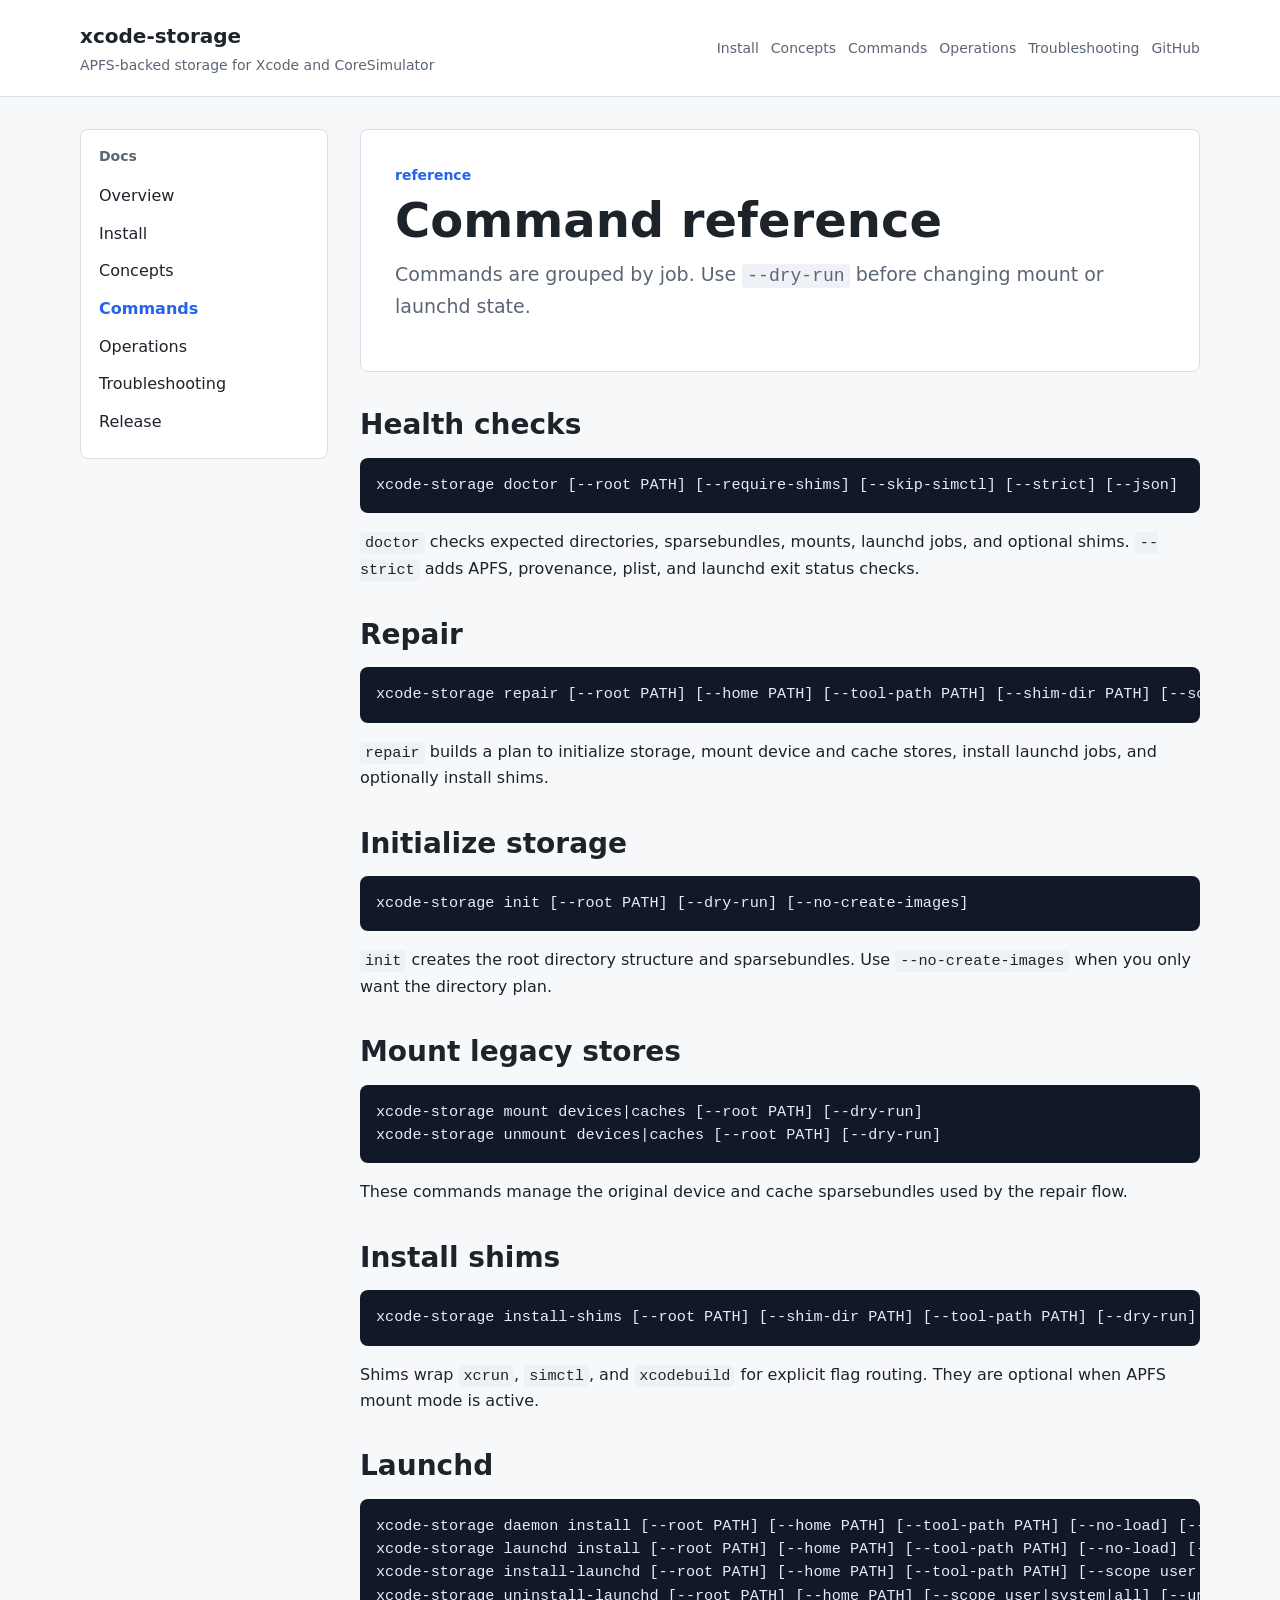
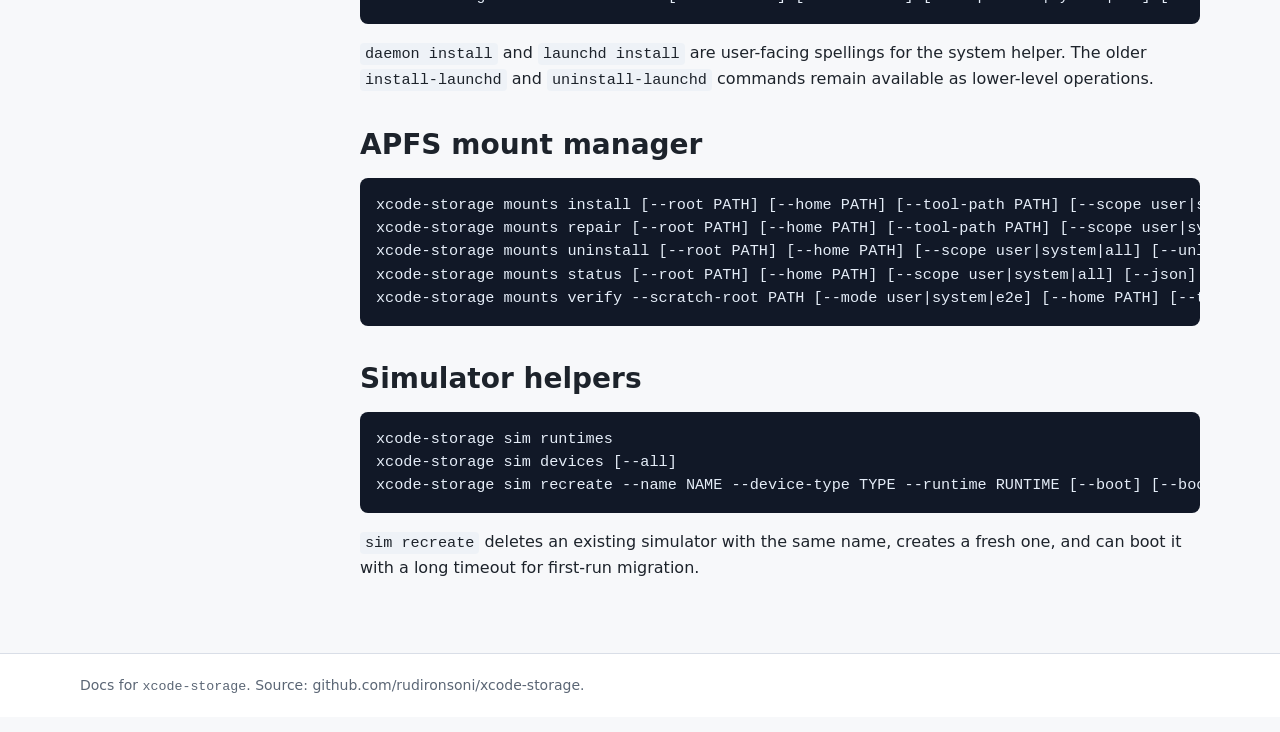
==== docs/commands.html @ e4730463 "docs: add GitHub Pages documentation" ====
<!doctype html>
<html lang="en">
  <head>
    <meta charset="utf-8">
    <meta name="viewport" content="width=device-width, initial-scale=1">
    <title>xcode-storage command reference</title>
    <meta name="description" content="Command reference for installed xcode-storage users.">
    <link rel="stylesheet" href="assets/styles.css">
  </head>
  <body>
    <header class="site-header">
      <div class="header-inner">
        <a class="brand" href="index.html">
          <strong>xcode-storage</strong>
          <span>APFS-backed storage for Xcode and CoreSimulator</span>
        </a>
        <nav class="top-nav" aria-label="Primary">
          <a href="install.html">Install</a>
          <a href="concepts.html">Concepts</a>
          <a href="commands.html">Commands</a>
          <a href="operations.html">Operations</a>
          <a href="troubleshooting.html">Troubleshooting</a>
          <a href="https://github.com/rudironsoni/xcode-storage">GitHub</a>
        </nav>
      </div>
    </header>

    <main class="layout">
      <aside class="sidebar">
        <h2>Docs</h2>
        <a href="index.html">Overview</a>
        <a href="install.html">Install</a>
        <a href="concepts.html">Concepts</a>
        <a aria-current="page" href="commands.html">Commands</a>
        <a href="operations.html">Operations</a>
        <a href="troubleshooting.html">Troubleshooting</a>
        <a href="release.html">Release</a>
      </aside>

      <section class="content">
        <div class="hero">
          <p class="eyebrow">reference</p>
          <h1>Command reference</h1>
          <p class="lead">
            Commands are grouped by job. Use <code>--dry-run</code> before changing mount or launchd state.
          </p>
        </div>

        <h2>Health checks</h2>
        <pre><code>xcode-storage doctor [--root PATH] [--require-shims] [--skip-simctl] [--strict] [--json]</code></pre>
        <p>
          <code>doctor</code> checks expected directories, sparsebundles, mounts, launchd jobs, and optional shims. <code>--strict</code> adds APFS, provenance, plist, and launchd exit status checks.
        </p>

        <h2>Repair</h2>
        <pre><code>xcode-storage repair [--root PATH] [--home PATH] [--tool-path PATH] [--shim-dir PATH] [--scope user|system|all] [--install-shims] [--load] [--dry-run]</code></pre>
        <p>
          <code>repair</code> builds a plan to initialize storage, mount device and cache stores, install launchd jobs, and optionally install shims.
        </p>

        <h2>Initialize storage</h2>
        <pre><code>xcode-storage init [--root PATH] [--dry-run] [--no-create-images]</code></pre>
        <p>
          <code>init</code> creates the root directory structure and sparsebundles. Use <code>--no-create-images</code> when you only want the directory plan.
        </p>

        <h2>Mount legacy stores</h2>
        <pre><code>xcode-storage mount devices|caches [--root PATH] [--dry-run]
xcode-storage unmount devices|caches [--root PATH] [--dry-run]</code></pre>
        <p>
          These commands manage the original device and cache sparsebundles used by the repair flow.
        </p>

        <h2>Install shims</h2>
        <pre><code>xcode-storage install-shims [--root PATH] [--shim-dir PATH] [--tool-path PATH] [--dry-run]</code></pre>
        <p>
          Shims wrap <code>xcrun</code>, <code>simctl</code>, and <code>xcodebuild</code> for explicit flag routing. They are optional when APFS mount mode is active.
        </p>

        <h2>Launchd</h2>
        <pre><code>xcode-storage daemon install [--root PATH] [--home PATH] [--tool-path PATH] [--no-load] [--dry-run]
xcode-storage launchd install [--root PATH] [--home PATH] [--tool-path PATH] [--no-load] [--dry-run]
xcode-storage install-launchd [--root PATH] [--home PATH] [--tool-path PATH] [--scope user|system|all] [--load] [--dry-run]
xcode-storage uninstall-launchd [--root PATH] [--home PATH] [--scope user|system|all] [--unload] [--dry-run]</code></pre>
        <p>
          <code>daemon install</code> and <code>launchd install</code> are user-facing spellings for the system helper. The older <code>install-launchd</code> and <code>uninstall-launchd</code> commands remain available as lower-level operations.
        </p>

        <h2>APFS mount manager</h2>
        <pre><code>xcode-storage mounts install [--root PATH] [--home PATH] [--tool-path PATH] [--scope user|system|all] [--load] [--dry-run]
xcode-storage mounts repair [--root PATH] [--home PATH] [--tool-path PATH] [--scope user|system|all] [--load] [--dry-run]
xcode-storage mounts uninstall [--root PATH] [--home PATH] [--scope user|system|all] [--unload] [--dry-run]
xcode-storage mounts status [--root PATH] [--home PATH] [--scope user|system|all] [--json]
xcode-storage mounts verify --scratch-root PATH [--mode user|system|e2e] [--home PATH] [--tool-path PATH] [--runtime ID] [--device-type ID] [--keep-artifacts] [--allow-system] [--allow-sim-delete]</code></pre>

        <h2>Simulator helpers</h2>
        <pre><code>xcode-storage sim runtimes
xcode-storage sim devices [--all]
xcode-storage sim recreate --name NAME --device-type TYPE --runtime RUNTIME [--boot] [--boot-timeout SECONDS]</code></pre>
        <p>
          <code>sim recreate</code> deletes an existing simulator with the same name, creates a fresh one, and can boot it with a long timeout for first-run migration.
        </p>
      </section>
    </main>

    <footer class="site-footer">
      <div class="footer-inner">
        Docs for <code>xcode-storage</code>. Source: github.com/rudironsoni/xcode-storage.
      </div>
    </footer>
  </body>
</html>
---- docs/assets/styles.css ----
:root {
  color-scheme: light;
  --bg: #f7f8fa;
  --panel: #ffffff;
  --text: #1d232b;
  --muted: #5b6675;
  --line: #d9dee7;
  --accent: #2563eb;
  --accent-strong: #1749b4;
  --code-bg: #111827;
  --code-text: #e5edf8;
  --warn-bg: #fff7ed;
  --warn-line: #fdba74;
}

* {
  box-sizing: border-box;
}

html {
  scroll-behavior: smooth;
}

body {
  margin: 0;
  background: var(--bg);
  color: var(--text);
  font-family: ui-sans-serif, system-ui, -apple-system, BlinkMacSystemFont, "Segoe UI", sans-serif;
  font-size: 16px;
  line-height: 1.6;
}

a {
  color: var(--accent);
}

a:hover {
  color: var(--accent-strong);
}

.site-header {
  background: var(--panel);
  border-bottom: 1px solid var(--line);
}

.header-inner {
  max-width: 1160px;
  margin: 0 auto;
  padding: 20px;
  display: flex;
  align-items: center;
  justify-content: space-between;
  gap: 16px;
}

.brand {
  display: flex;
  flex-direction: column;
  gap: 2px;
  text-decoration: none;
  color: var(--text);
}

.brand strong {
  font-size: 20px;
  letter-spacing: 0;
}

.brand span {
  color: var(--muted);
  font-size: 14px;
}

.top-nav {
  display: flex;
  flex-wrap: wrap;
  gap: 12px;
  justify-content: flex-end;
}

.top-nav a {
  color: var(--muted);
  text-decoration: none;
  font-size: 14px;
}

.top-nav a:hover {
  color: var(--text);
}

.layout {
  max-width: 1160px;
  margin: 0 auto;
  padding: 32px 20px 56px;
  display: grid;
  grid-template-columns: 248px minmax(0, 1fr);
  gap: 32px;
}

.sidebar {
  align-self: start;
  position: sticky;
  top: 16px;
  padding: 18px;
  background: var(--panel);
  border: 1px solid var(--line);
  border-radius: 8px;
}

.sidebar h2 {
  margin: 0 0 12px;
  font-size: 14px;
  color: var(--muted);
  font-weight: 700;
}

.sidebar a {
  display: block;
  padding: 6px 0;
  text-decoration: none;
  color: var(--text);
}

.sidebar a[aria-current="page"] {
  color: var(--accent);
  font-weight: 700;
}

.content {
  min-width: 0;
}

.hero {
  background: var(--panel);
  border: 1px solid var(--line);
  border-radius: 8px;
  padding: 34px;
  margin-bottom: 24px;
}

.eyebrow {
  margin: 0 0 8px;
  color: var(--accent);
  font-weight: 700;
  font-size: 14px;
}

h1 {
  margin: 0 0 14px;
  font-size: 48px;
  line-height: 1.05;
  letter-spacing: 0;
}

h2 {
  margin: 36px 0 12px;
  font-size: 28px;
  line-height: 1.2;
  letter-spacing: 0;
}

h3 {
  margin: 28px 0 10px;
  font-size: 20px;
  line-height: 1.25;
  letter-spacing: 0;
}

p {
  margin: 0 0 16px;
}

ul,
ol {
  margin: 0 0 18px;
  padding-left: 24px;
}

li {
  margin: 6px 0;
}

.lead {
  font-size: 19px;
  color: var(--muted);
  max-width: 760px;
}

.actions {
  display: flex;
  flex-wrap: wrap;
  gap: 12px;
  margin-top: 22px;
}

.button {
  display: inline-flex;
  align-items: center;
  justify-content: center;
  min-height: 40px;
  padding: 8px 14px;
  border-radius: 6px;
  border: 1px solid var(--accent);
  background: var(--accent);
  color: #fff;
  text-decoration: none;
  font-weight: 700;
}

.button.secondary {
  background: transparent;
  color: var(--accent);
}

.grid {
  display: grid;
  grid-template-columns: repeat(2, minmax(0, 1fr));
  gap: 16px;
  margin: 18px 0 26px;
}

.card {
  background: var(--panel);
  border: 1px solid var(--line);
  border-radius: 8px;
  padding: 20px;
}

.card h3 {
  margin-top: 0;
}

.note,
.warning {
  border-radius: 8px;
  padding: 16px 18px;
  margin: 20px 0;
  border: 1px solid var(--line);
  background: var(--panel);
}

.warning {
  background: var(--warn-bg);
  border-color: var(--warn-line);
}

code {
  font-family: ui-monospace, SFMono-Regular, Menlo, Consolas, "Liberation Mono", monospace;
  font-size: 0.95em;
}

p code,
li code,
td code {
  background: #eef2f7;
  padding: 2px 5px;
  border-radius: 4px;
}

pre {
  overflow-x: auto;
  padding: 16px;
  border-radius: 8px;
  background: var(--code-bg);
  color: var(--code-text);
  line-height: 1.45;
}

pre code {
  color: inherit;
  background: transparent;
  padding: 0;
}

table {
  width: 100%;
  border-collapse: collapse;
  margin: 18px 0 26px;
  background: var(--panel);
  border: 1px solid var(--line);
}

th,
td {
  text-align: left;
  vertical-align: top;
  padding: 10px 12px;
  border-bottom: 1px solid var(--line);
}

th {
  background: #eef2f7;
}

.site-footer {
  border-top: 1px solid var(--line);
  background: var(--panel);
}

.footer-inner {
  max-width: 1160px;
  margin: 0 auto;
  padding: 20px;
  color: var(--muted);
  font-size: 14px;
}

@media (max-width: 820px) {
  .header-inner {
    align-items: flex-start;
    flex-direction: column;
  }

  .top-nav {
    justify-content: flex-start;
  }

  .layout {
    display: block;
    padding-top: 20px;
  }

  .sidebar {
    position: static;
    margin-bottom: 22px;
  }

  .hero {
    padding: 24px;
  }

  h1 {
    font-size: 34px;
  }

  .grid {
    grid-template-columns: 1fr;
  }
}
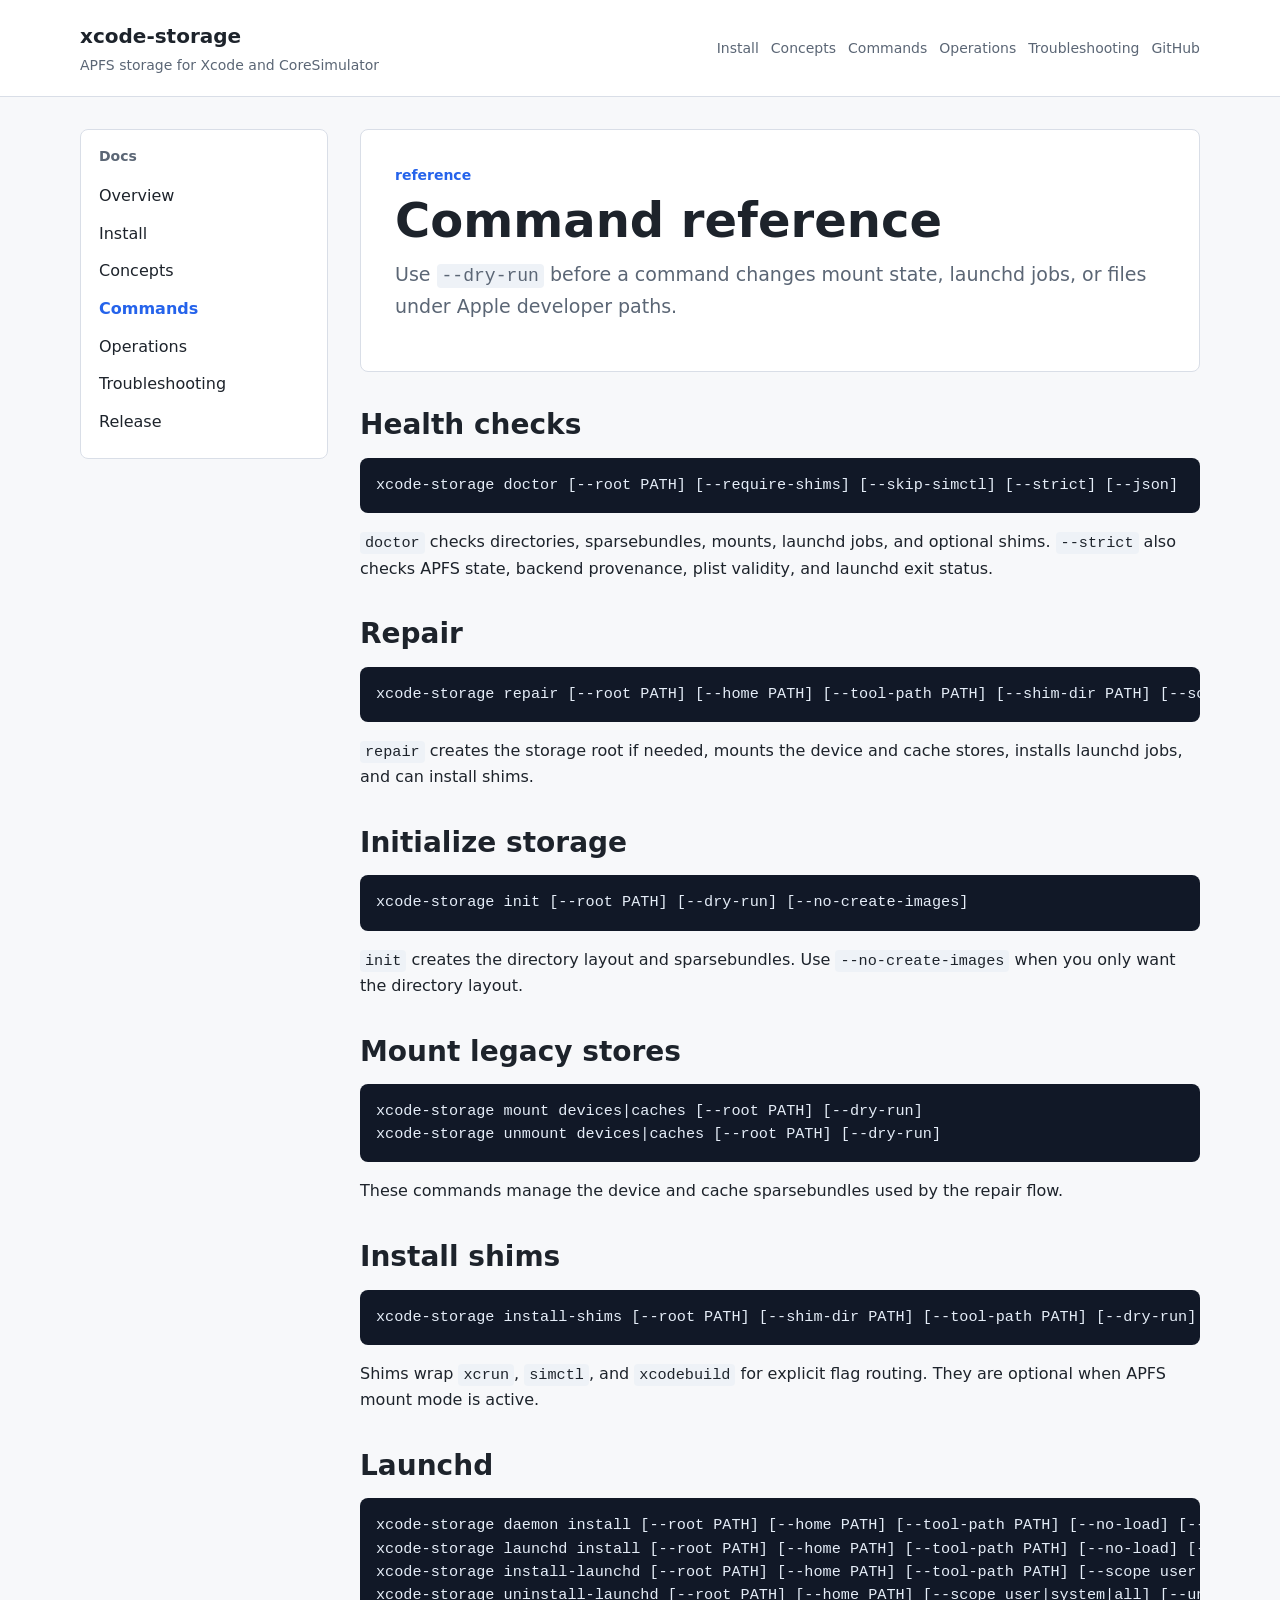
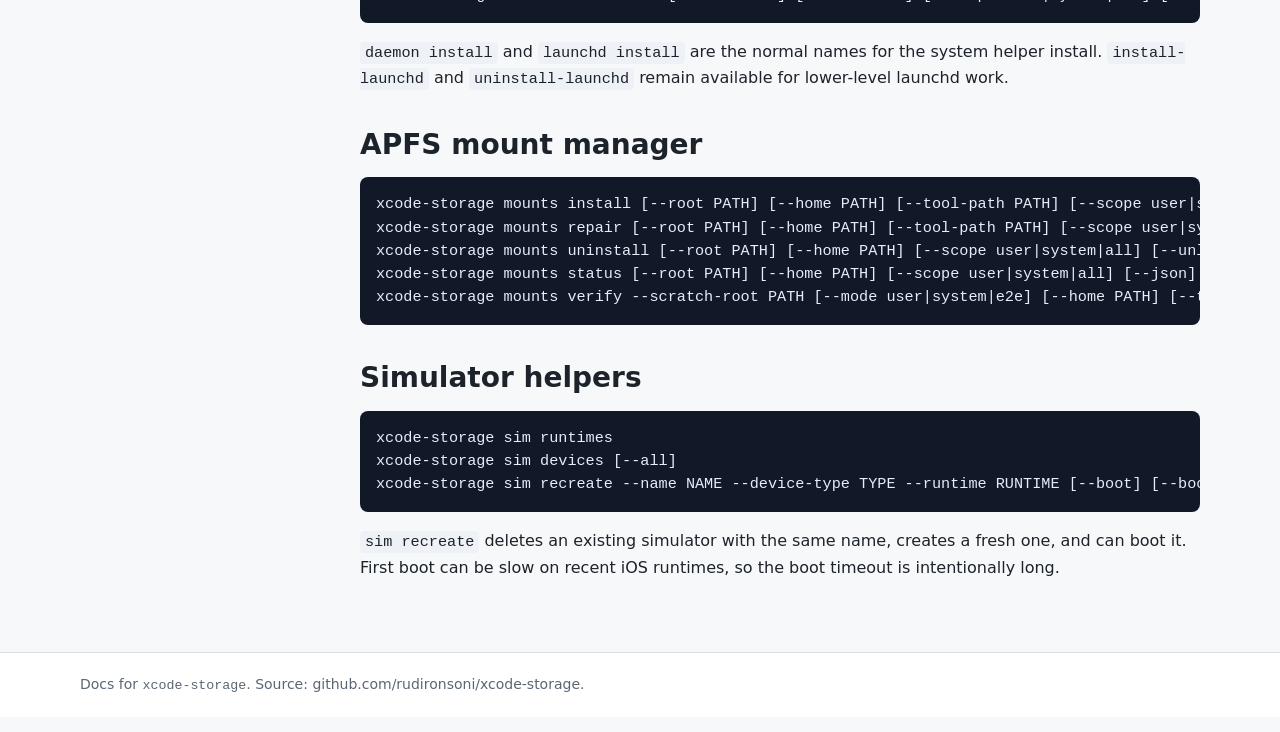
==== commit e2674856: "docs: humanize documentation copy" ====
--- a/docs/commands.html
+++ b/docs/commands.html
@@ -12,7 +12,7 @@
       <div class="header-inner">
         <a class="brand" href="index.html">
           <strong>xcode-storage</strong>
-          <span>APFS-backed storage for Xcode and CoreSimulator</span>
+          <span>APFS storage for Xcode and CoreSimulator</span>
         </a>
         <nav class="top-nav" aria-label="Primary">
           <a href="install.html">Install</a>
@@ -42,33 +42,33 @@
           <p class="eyebrow">reference</p>
           <h1>Command reference</h1>
           <p class="lead">
-            Commands are grouped by job. Use <code>--dry-run</code> before changing mount or launchd state.
+            Use <code>--dry-run</code> before a command changes mount state, launchd jobs, or files under Apple developer paths.
           </p>
         </div>
 
         <h2>Health checks</h2>
         <pre><code>xcode-storage doctor [--root PATH] [--require-shims] [--skip-simctl] [--strict] [--json]</code></pre>
         <p>
-          <code>doctor</code> checks expected directories, sparsebundles, mounts, launchd jobs, and optional shims. <code>--strict</code> adds APFS, provenance, plist, and launchd exit status checks.
+          <code>doctor</code> checks directories, sparsebundles, mounts, launchd jobs, and optional shims. <code>--strict</code> also checks APFS state, backend provenance, plist validity, and launchd exit status.
         </p>
 
         <h2>Repair</h2>
         <pre><code>xcode-storage repair [--root PATH] [--home PATH] [--tool-path PATH] [--shim-dir PATH] [--scope user|system|all] [--install-shims] [--load] [--dry-run]</code></pre>
         <p>
-          <code>repair</code> builds a plan to initialize storage, mount device and cache stores, install launchd jobs, and optionally install shims.
+          <code>repair</code> creates the storage root if needed, mounts the device and cache stores, installs launchd jobs, and can install shims.
         </p>
 
         <h2>Initialize storage</h2>
         <pre><code>xcode-storage init [--root PATH] [--dry-run] [--no-create-images]</code></pre>
         <p>
-          <code>init</code> creates the root directory structure and sparsebundles. Use <code>--no-create-images</code> when you only want the directory plan.
+          <code>init</code> creates the directory layout and sparsebundles. Use <code>--no-create-images</code> when you only want the directory layout.
         </p>
 
         <h2>Mount legacy stores</h2>
         <pre><code>xcode-storage mount devices|caches [--root PATH] [--dry-run]
 xcode-storage unmount devices|caches [--root PATH] [--dry-run]</code></pre>
         <p>
-          These commands manage the original device and cache sparsebundles used by the repair flow.
+          These commands manage the device and cache sparsebundles used by the repair flow.
         </p>
 
         <h2>Install shims</h2>
@@ -83,7 +83,7 @@
 xcode-storage install-launchd [--root PATH] [--home PATH] [--tool-path PATH] [--scope user|system|all] [--load] [--dry-run]
 xcode-storage uninstall-launchd [--root PATH] [--home PATH] [--scope user|system|all] [--unload] [--dry-run]</code></pre>
         <p>
-          <code>daemon install</code> and <code>launchd install</code> are user-facing spellings for the system helper. The older <code>install-launchd</code> and <code>uninstall-launchd</code> commands remain available as lower-level operations.
+          <code>daemon install</code> and <code>launchd install</code> are the normal names for the system helper install. <code>install-launchd</code> and <code>uninstall-launchd</code> remain available for lower-level launchd work.
         </p>
 
         <h2>APFS mount manager</h2>
@@ -98,7 +98,7 @@
 xcode-storage sim devices [--all]
 xcode-storage sim recreate --name NAME --device-type TYPE --runtime RUNTIME [--boot] [--boot-timeout SECONDS]</code></pre>
         <p>
-          <code>sim recreate</code> deletes an existing simulator with the same name, creates a fresh one, and can boot it with a long timeout for first-run migration.
+          <code>sim recreate</code> deletes an existing simulator with the same name, creates a fresh one, and can boot it. First boot can be slow on recent iOS runtimes, so the boot timeout is intentionally long.
         </p>
       </section>
     </main>
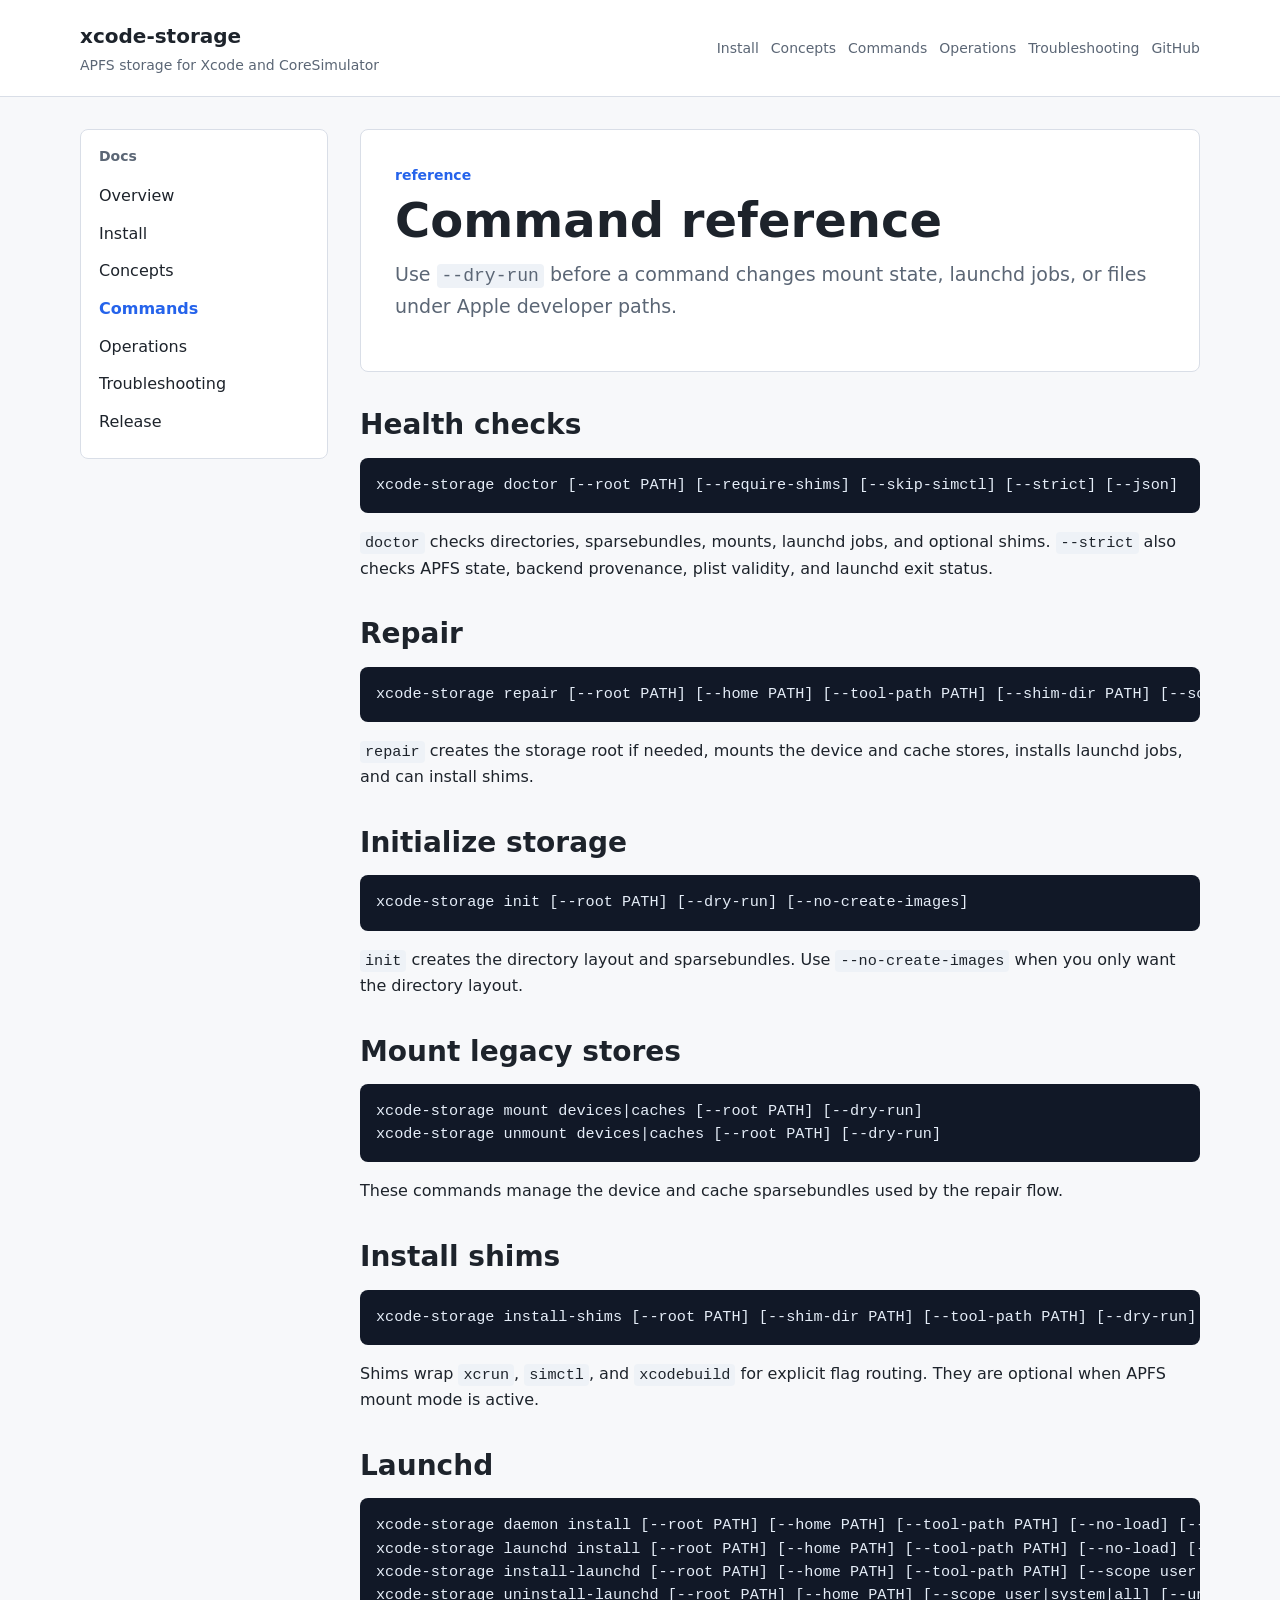
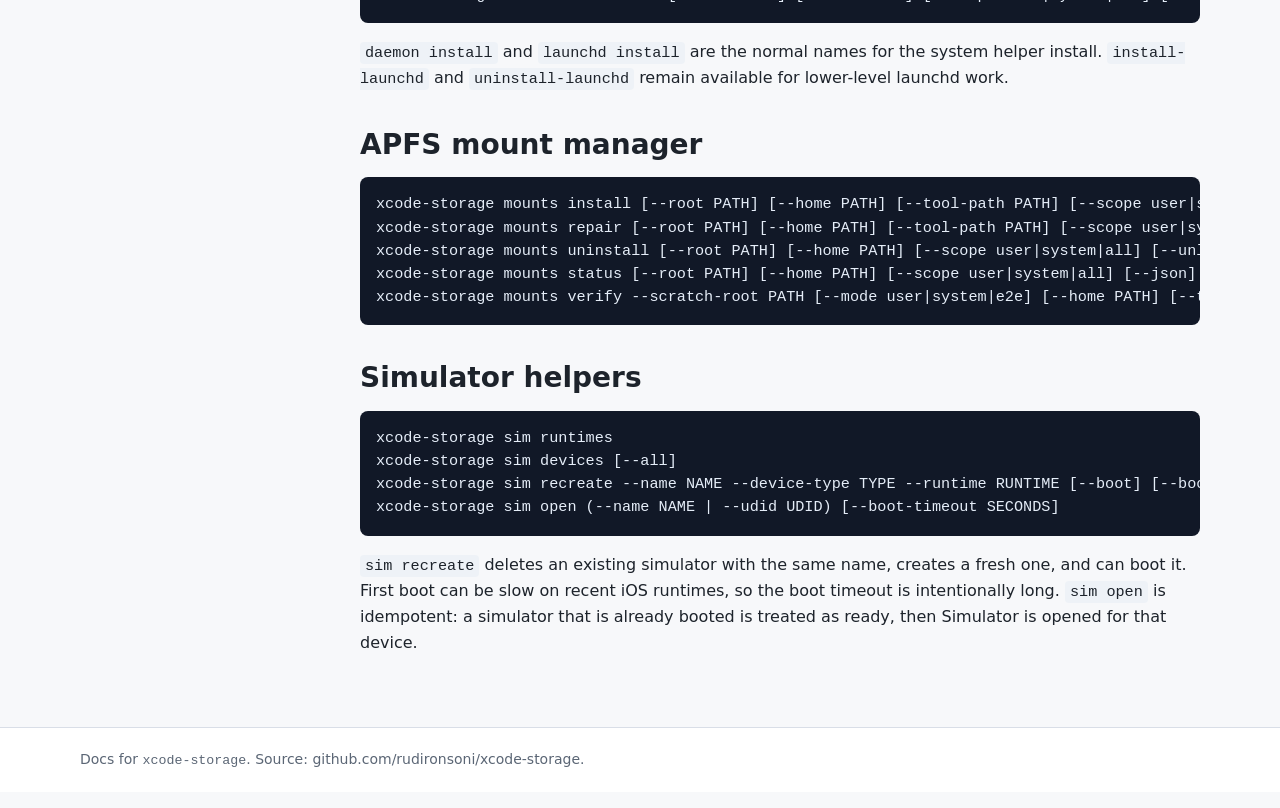
==== commit bc3090c0: "fix: make simulator open idempotent" ====
--- a/docs/commands.html
+++ b/docs/commands.html
@@ -96,9 +96,11 @@
         <h2>Simulator helpers</h2>
         <pre><code>xcode-storage sim runtimes
 xcode-storage sim devices [--all]
-xcode-storage sim recreate --name NAME --device-type TYPE --runtime RUNTIME [--boot] [--boot-timeout SECONDS]</code></pre>
+xcode-storage sim recreate --name NAME --device-type TYPE --runtime RUNTIME [--boot] [--boot-timeout SECONDS]
+xcode-storage sim open (--name NAME | --udid UDID) [--boot-timeout SECONDS]</code></pre>
         <p>
           <code>sim recreate</code> deletes an existing simulator with the same name, creates a fresh one, and can boot it. First boot can be slow on recent iOS runtimes, so the boot timeout is intentionally long.
+          <code>sim open</code> is idempotent: a simulator that is already booted is treated as ready, then Simulator is opened for that device.
         </p>
       </section>
     </main>
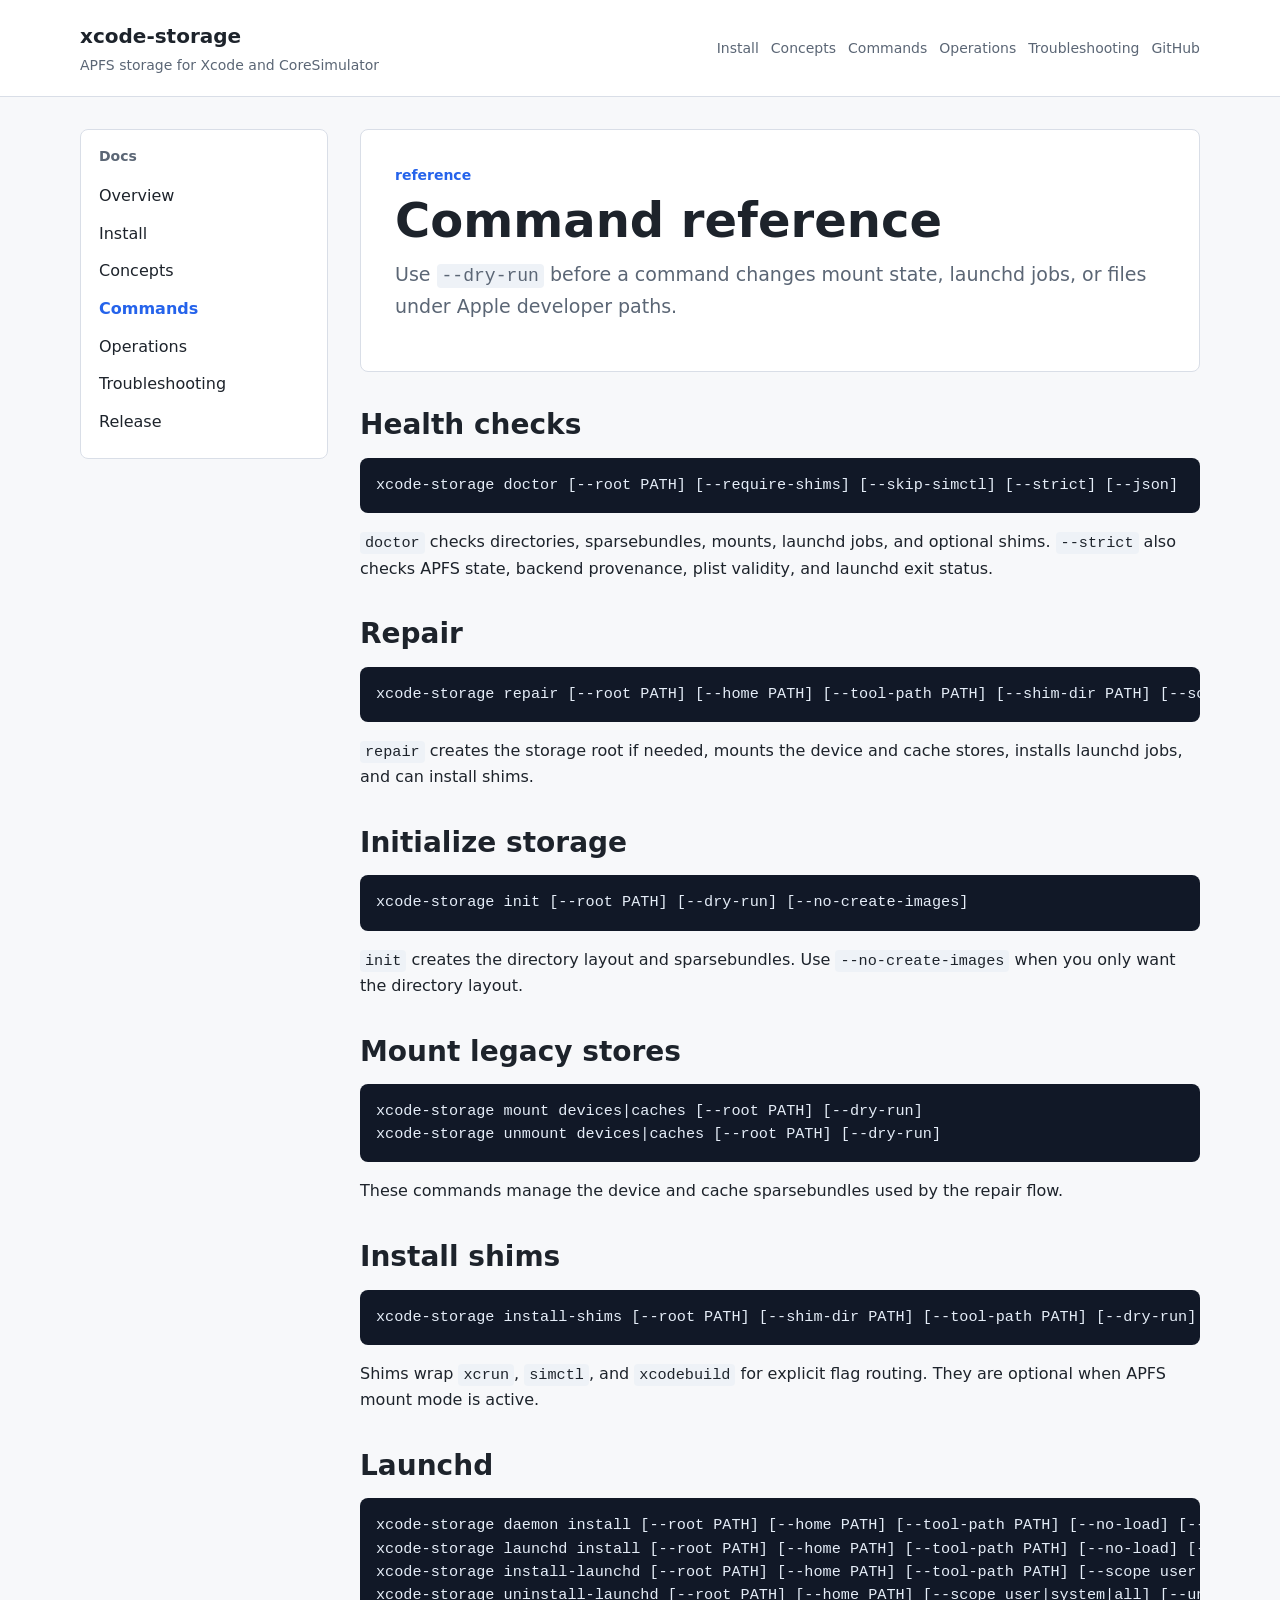
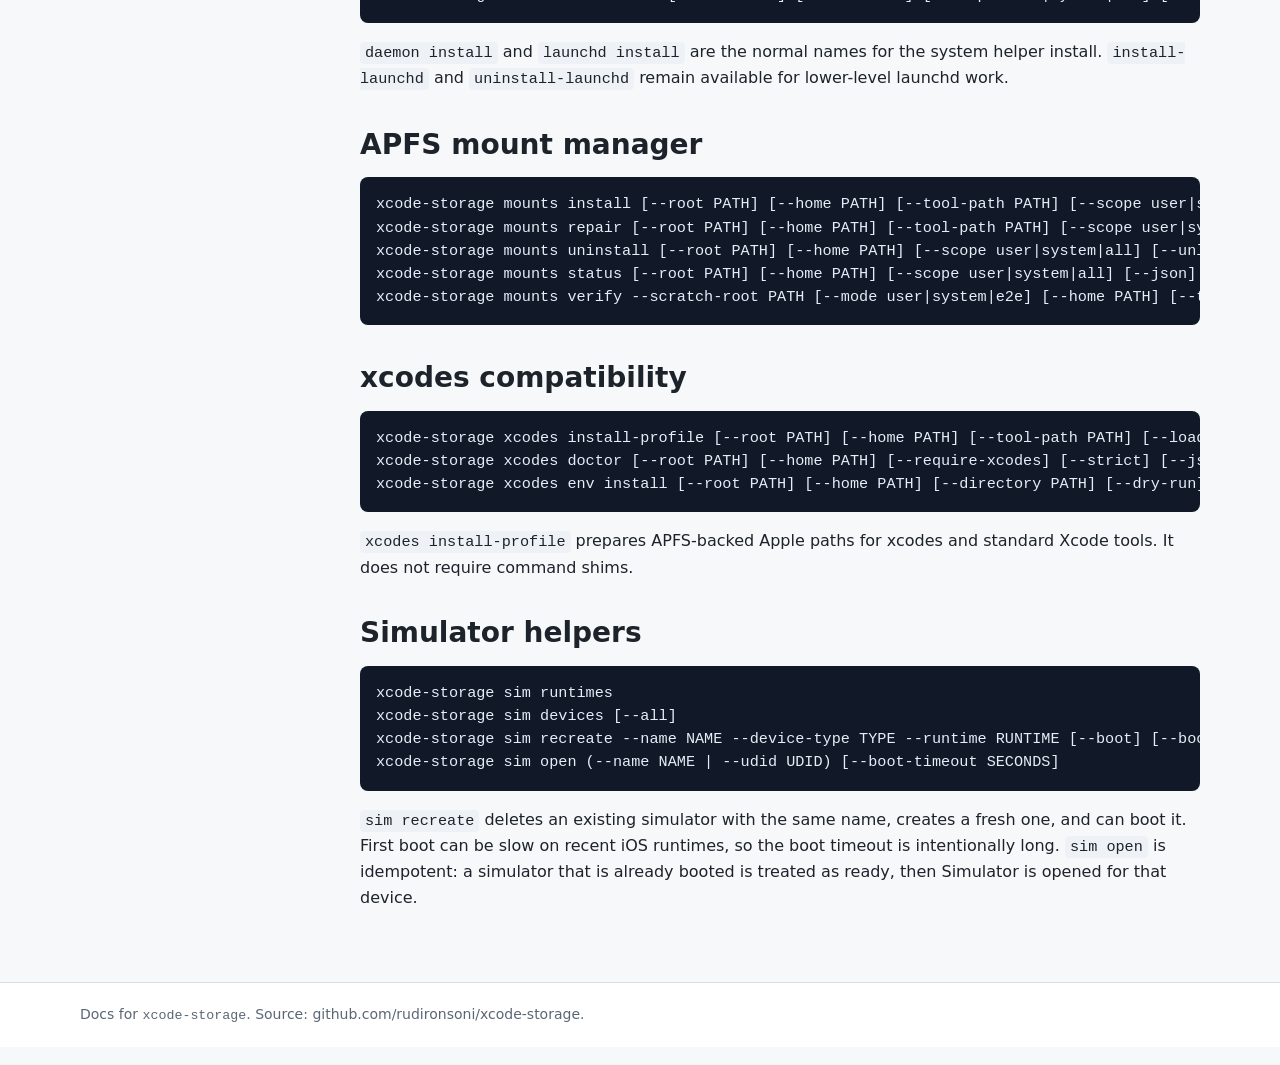
==== commit b57c225d: "feat: add xcodes compatibility profile" ====
--- a/docs/commands.html
+++ b/docs/commands.html
@@ -93,6 +93,14 @@
 xcode-storage mounts status [--root PATH] [--home PATH] [--scope user|system|all] [--json]
 xcode-storage mounts verify --scratch-root PATH [--mode user|system|e2e] [--home PATH] [--tool-path PATH] [--runtime ID] [--device-type ID] [--keep-artifacts] [--allow-system] [--allow-sim-delete]</code></pre>
 
+        <h2>xcodes compatibility</h2>
+        <pre><code>xcode-storage xcodes install-profile [--root PATH] [--home PATH] [--tool-path PATH] [--load] [--dry-run]
+xcode-storage xcodes doctor [--root PATH] [--home PATH] [--require-xcodes] [--strict] [--json]
+xcode-storage xcodes env install [--root PATH] [--home PATH] [--directory PATH] [--dry-run]</code></pre>
+        <p>
+          <code>xcodes install-profile</code> prepares APFS-backed Apple paths for xcodes and standard Xcode tools. It does not require command shims.
+        </p>
+
         <h2>Simulator helpers</h2>
         <pre><code>xcode-storage sim runtimes
 xcode-storage sim devices [--all]
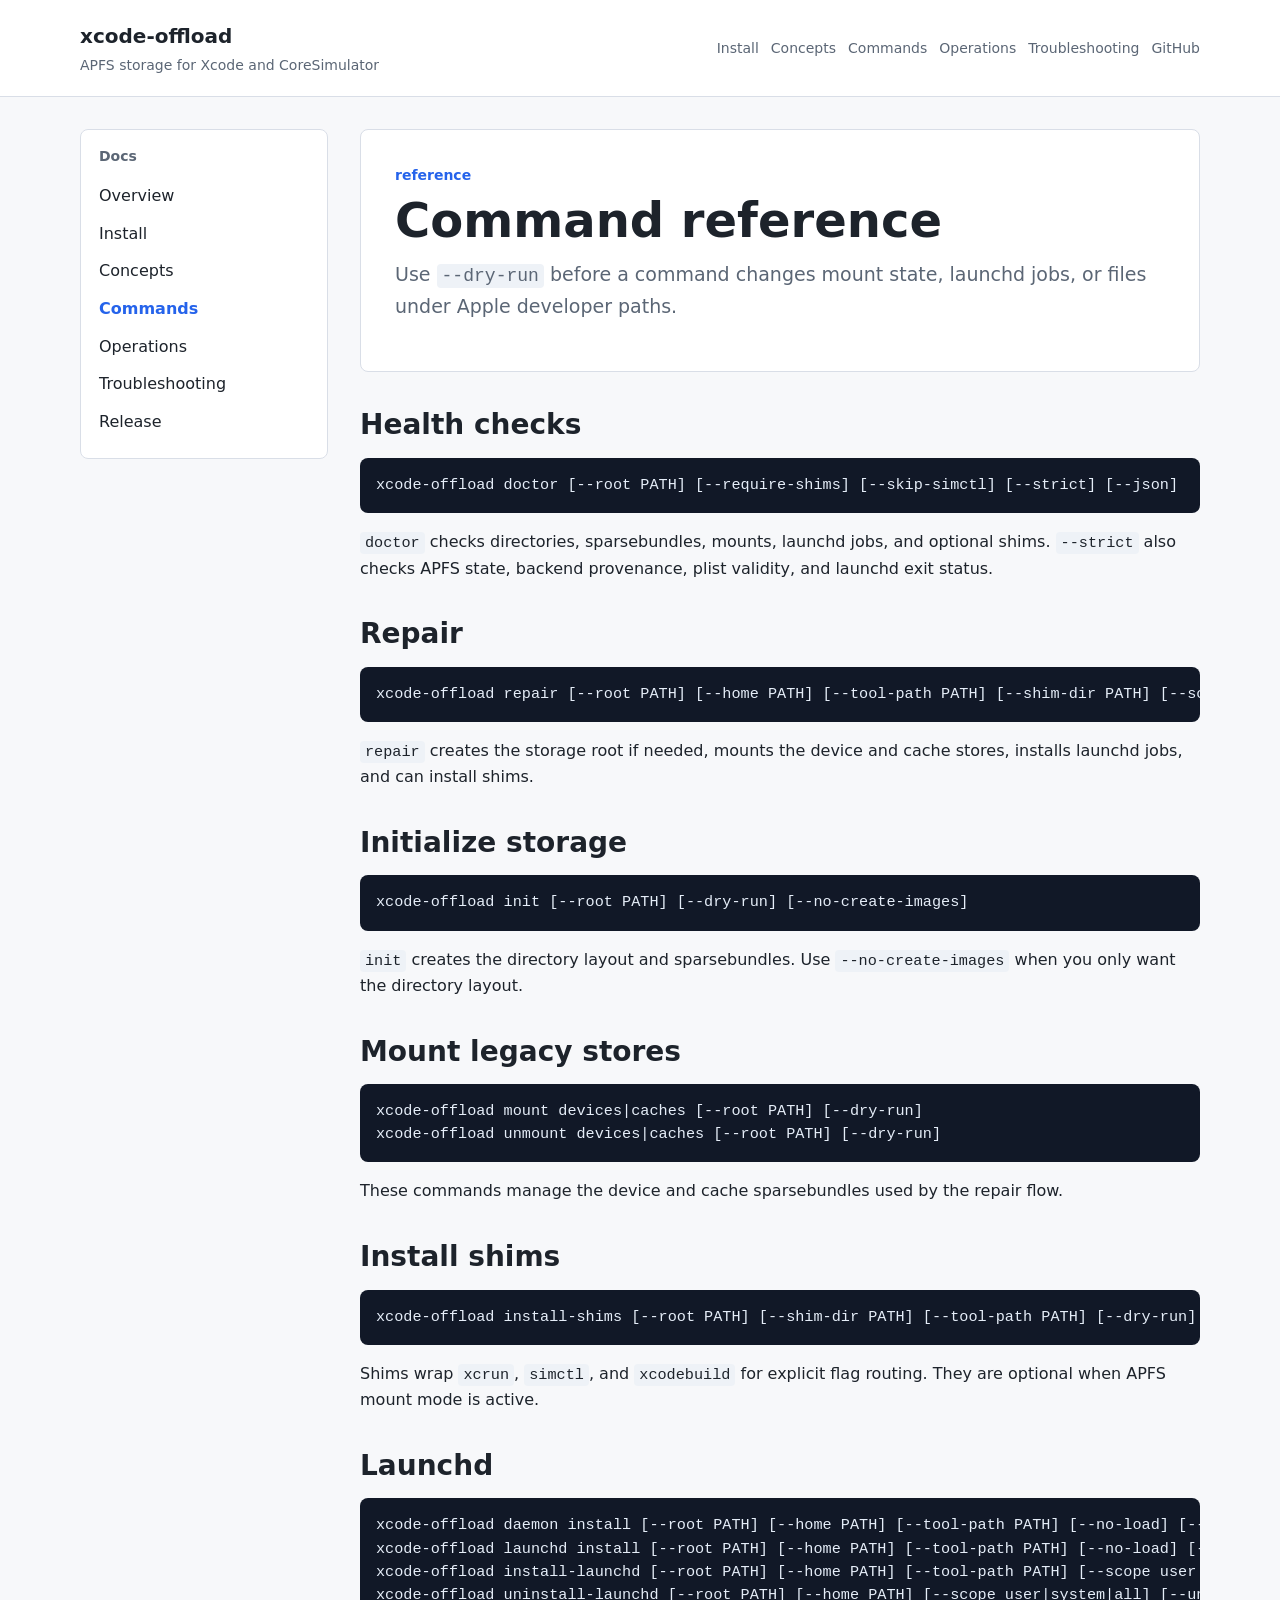
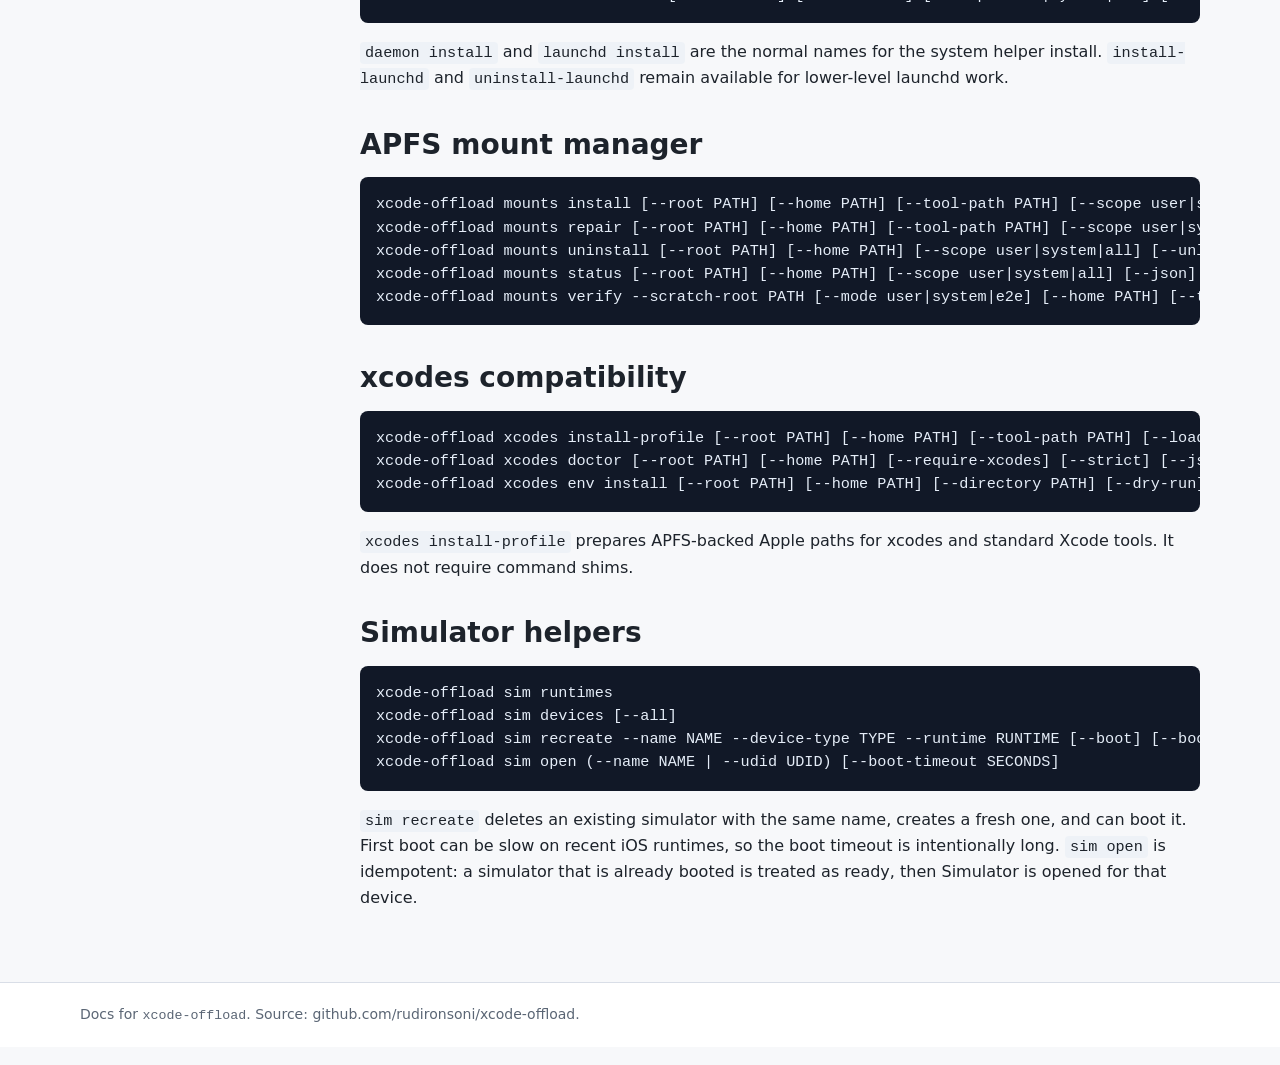
==== commit 010bfefe: "refactor: rename project to xcode-offload" ====
--- a/docs/commands.html
+++ b/docs/commands.html
@@ -3,15 +3,15 @@
   <head>
     <meta charset="utf-8">
     <meta name="viewport" content="width=device-width, initial-scale=1">
-    <title>xcode-storage command reference</title>
-    <meta name="description" content="Command reference for installed xcode-storage users.">
+    <title>xcode-offload command reference</title>
+    <meta name="description" content="Command reference for installed xcode-offload users.">
     <link rel="stylesheet" href="assets/styles.css">
   </head>
   <body>
     <header class="site-header">
       <div class="header-inner">
         <a class="brand" href="index.html">
-          <strong>xcode-storage</strong>
+          <strong>xcode-offload</strong>
           <span>APFS storage for Xcode and CoreSimulator</span>
         </a>
         <nav class="top-nav" aria-label="Primary">
@@ -20,7 +20,7 @@
           <a href="commands.html">Commands</a>
           <a href="operations.html">Operations</a>
           <a href="troubleshooting.html">Troubleshooting</a>
-          <a href="https://github.com/rudironsoni/xcode-storage">GitHub</a>
+          <a href="https://github.com/rudironsoni/xcode-offload">GitHub</a>
         </nav>
       </div>
     </header>
@@ -47,65 +47,65 @@
         </div>
 
         <h2>Health checks</h2>
-        <pre><code>xcode-storage doctor [--root PATH] [--require-shims] [--skip-simctl] [--strict] [--json]</code></pre>
+        <pre><code>xcode-offload doctor [--root PATH] [--require-shims] [--skip-simctl] [--strict] [--json]</code></pre>
         <p>
           <code>doctor</code> checks directories, sparsebundles, mounts, launchd jobs, and optional shims. <code>--strict</code> also checks APFS state, backend provenance, plist validity, and launchd exit status.
         </p>
 
         <h2>Repair</h2>
-        <pre><code>xcode-storage repair [--root PATH] [--home PATH] [--tool-path PATH] [--shim-dir PATH] [--scope user|system|all] [--install-shims] [--load] [--dry-run]</code></pre>
+        <pre><code>xcode-offload repair [--root PATH] [--home PATH] [--tool-path PATH] [--shim-dir PATH] [--scope user|system|all] [--install-shims] [--load] [--dry-run]</code></pre>
         <p>
           <code>repair</code> creates the storage root if needed, mounts the device and cache stores, installs launchd jobs, and can install shims.
         </p>
 
         <h2>Initialize storage</h2>
-        <pre><code>xcode-storage init [--root PATH] [--dry-run] [--no-create-images]</code></pre>
+        <pre><code>xcode-offload init [--root PATH] [--dry-run] [--no-create-images]</code></pre>
         <p>
           <code>init</code> creates the directory layout and sparsebundles. Use <code>--no-create-images</code> when you only want the directory layout.
         </p>
 
         <h2>Mount legacy stores</h2>
-        <pre><code>xcode-storage mount devices|caches [--root PATH] [--dry-run]
-xcode-storage unmount devices|caches [--root PATH] [--dry-run]</code></pre>
+        <pre><code>xcode-offload mount devices|caches [--root PATH] [--dry-run]
+xcode-offload unmount devices|caches [--root PATH] [--dry-run]</code></pre>
         <p>
           These commands manage the device and cache sparsebundles used by the repair flow.
         </p>
 
         <h2>Install shims</h2>
-        <pre><code>xcode-storage install-shims [--root PATH] [--shim-dir PATH] [--tool-path PATH] [--dry-run]</code></pre>
+        <pre><code>xcode-offload install-shims [--root PATH] [--shim-dir PATH] [--tool-path PATH] [--dry-run]</code></pre>
         <p>
           Shims wrap <code>xcrun</code>, <code>simctl</code>, and <code>xcodebuild</code> for explicit flag routing. They are optional when APFS mount mode is active.
         </p>
 
         <h2>Launchd</h2>
-        <pre><code>xcode-storage daemon install [--root PATH] [--home PATH] [--tool-path PATH] [--no-load] [--dry-run]
-xcode-storage launchd install [--root PATH] [--home PATH] [--tool-path PATH] [--no-load] [--dry-run]
-xcode-storage install-launchd [--root PATH] [--home PATH] [--tool-path PATH] [--scope user|system|all] [--load] [--dry-run]
-xcode-storage uninstall-launchd [--root PATH] [--home PATH] [--scope user|system|all] [--unload] [--dry-run]</code></pre>
+        <pre><code>xcode-offload daemon install [--root PATH] [--home PATH] [--tool-path PATH] [--no-load] [--dry-run]
+xcode-offload launchd install [--root PATH] [--home PATH] [--tool-path PATH] [--no-load] [--dry-run]
+xcode-offload install-launchd [--root PATH] [--home PATH] [--tool-path PATH] [--scope user|system|all] [--load] [--dry-run]
+xcode-offload uninstall-launchd [--root PATH] [--home PATH] [--scope user|system|all] [--unload] [--dry-run]</code></pre>
         <p>
           <code>daemon install</code> and <code>launchd install</code> are the normal names for the system helper install. <code>install-launchd</code> and <code>uninstall-launchd</code> remain available for lower-level launchd work.
         </p>
 
         <h2>APFS mount manager</h2>
-        <pre><code>xcode-storage mounts install [--root PATH] [--home PATH] [--tool-path PATH] [--scope user|system|all] [--load] [--dry-run]
-xcode-storage mounts repair [--root PATH] [--home PATH] [--tool-path PATH] [--scope user|system|all] [--load] [--dry-run]
-xcode-storage mounts uninstall [--root PATH] [--home PATH] [--scope user|system|all] [--unload] [--dry-run]
-xcode-storage mounts status [--root PATH] [--home PATH] [--scope user|system|all] [--json]
-xcode-storage mounts verify --scratch-root PATH [--mode user|system|e2e] [--home PATH] [--tool-path PATH] [--runtime ID] [--device-type ID] [--keep-artifacts] [--allow-system] [--allow-sim-delete]</code></pre>
+        <pre><code>xcode-offload mounts install [--root PATH] [--home PATH] [--tool-path PATH] [--scope user|system|all] [--load] [--dry-run]
+xcode-offload mounts repair [--root PATH] [--home PATH] [--tool-path PATH] [--scope user|system|all] [--load] [--dry-run]
+xcode-offload mounts uninstall [--root PATH] [--home PATH] [--scope user|system|all] [--unload] [--dry-run]
+xcode-offload mounts status [--root PATH] [--home PATH] [--scope user|system|all] [--json]
+xcode-offload mounts verify --scratch-root PATH [--mode user|system|e2e] [--home PATH] [--tool-path PATH] [--runtime ID] [--device-type ID] [--keep-artifacts] [--allow-system] [--allow-sim-delete]</code></pre>
 
         <h2>xcodes compatibility</h2>
-        <pre><code>xcode-storage xcodes install-profile [--root PATH] [--home PATH] [--tool-path PATH] [--load] [--dry-run]
-xcode-storage xcodes doctor [--root PATH] [--home PATH] [--require-xcodes] [--strict] [--json]
-xcode-storage xcodes env install [--root PATH] [--home PATH] [--directory PATH] [--dry-run]</code></pre>
+        <pre><code>xcode-offload xcodes install-profile [--root PATH] [--home PATH] [--tool-path PATH] [--load] [--dry-run]
+xcode-offload xcodes doctor [--root PATH] [--home PATH] [--require-xcodes] [--strict] [--json]
+xcode-offload xcodes env install [--root PATH] [--home PATH] [--directory PATH] [--dry-run]</code></pre>
         <p>
           <code>xcodes install-profile</code> prepares APFS-backed Apple paths for xcodes and standard Xcode tools. It does not require command shims.
         </p>
 
         <h2>Simulator helpers</h2>
-        <pre><code>xcode-storage sim runtimes
-xcode-storage sim devices [--all]
-xcode-storage sim recreate --name NAME --device-type TYPE --runtime RUNTIME [--boot] [--boot-timeout SECONDS]
-xcode-storage sim open (--name NAME | --udid UDID) [--boot-timeout SECONDS]</code></pre>
+        <pre><code>xcode-offload sim runtimes
+xcode-offload sim devices [--all]
+xcode-offload sim recreate --name NAME --device-type TYPE --runtime RUNTIME [--boot] [--boot-timeout SECONDS]
+xcode-offload sim open (--name NAME | --udid UDID) [--boot-timeout SECONDS]</code></pre>
         <p>
           <code>sim recreate</code> deletes an existing simulator with the same name, creates a fresh one, and can boot it. First boot can be slow on recent iOS runtimes, so the boot timeout is intentionally long.
           <code>sim open</code> is idempotent: a simulator that is already booted is treated as ready, then Simulator is opened for that device.
@@ -115,7 +115,7 @@
 
     <footer class="site-footer">
       <div class="footer-inner">
-        Docs for <code>xcode-storage</code>. Source: github.com/rudironsoni/xcode-storage.
+        Docs for <code>xcode-offload</code>. Source: github.com/rudironsoni/xcode-offload.
       </div>
     </footer>
   </body>
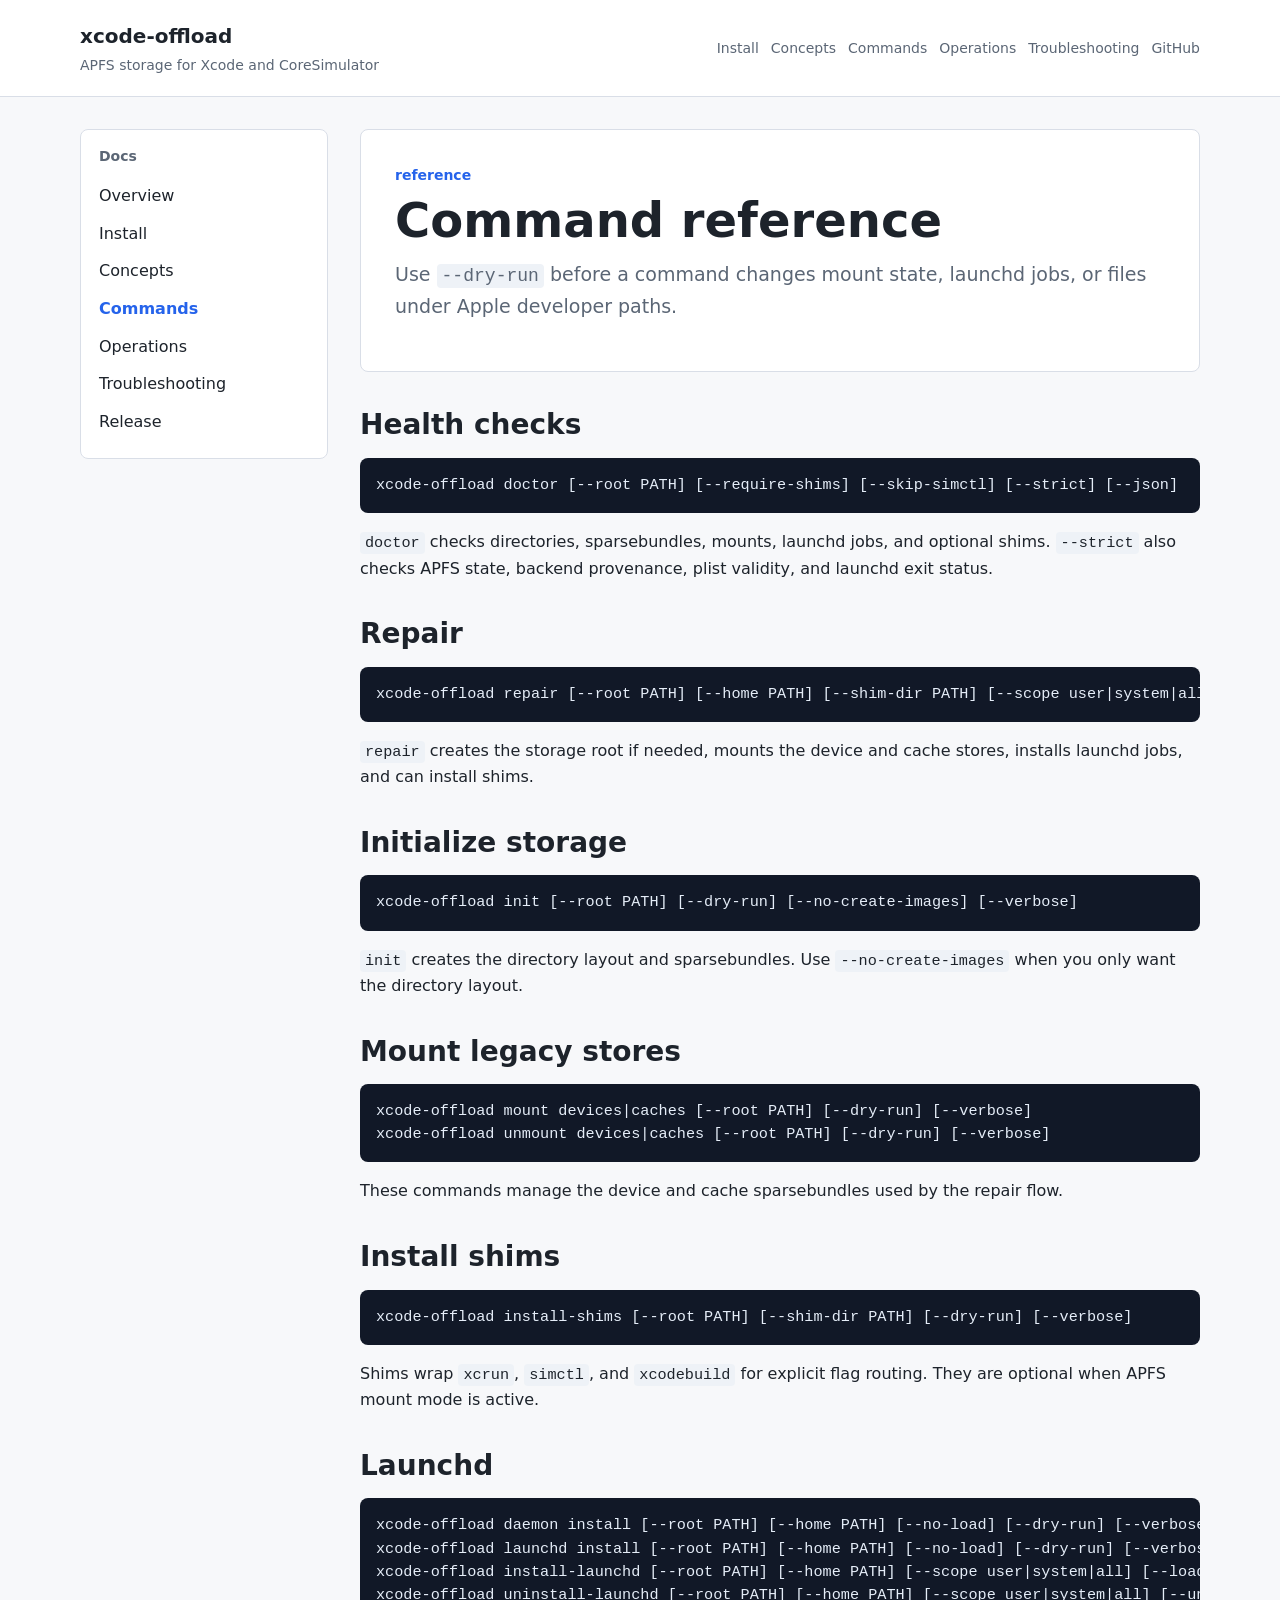
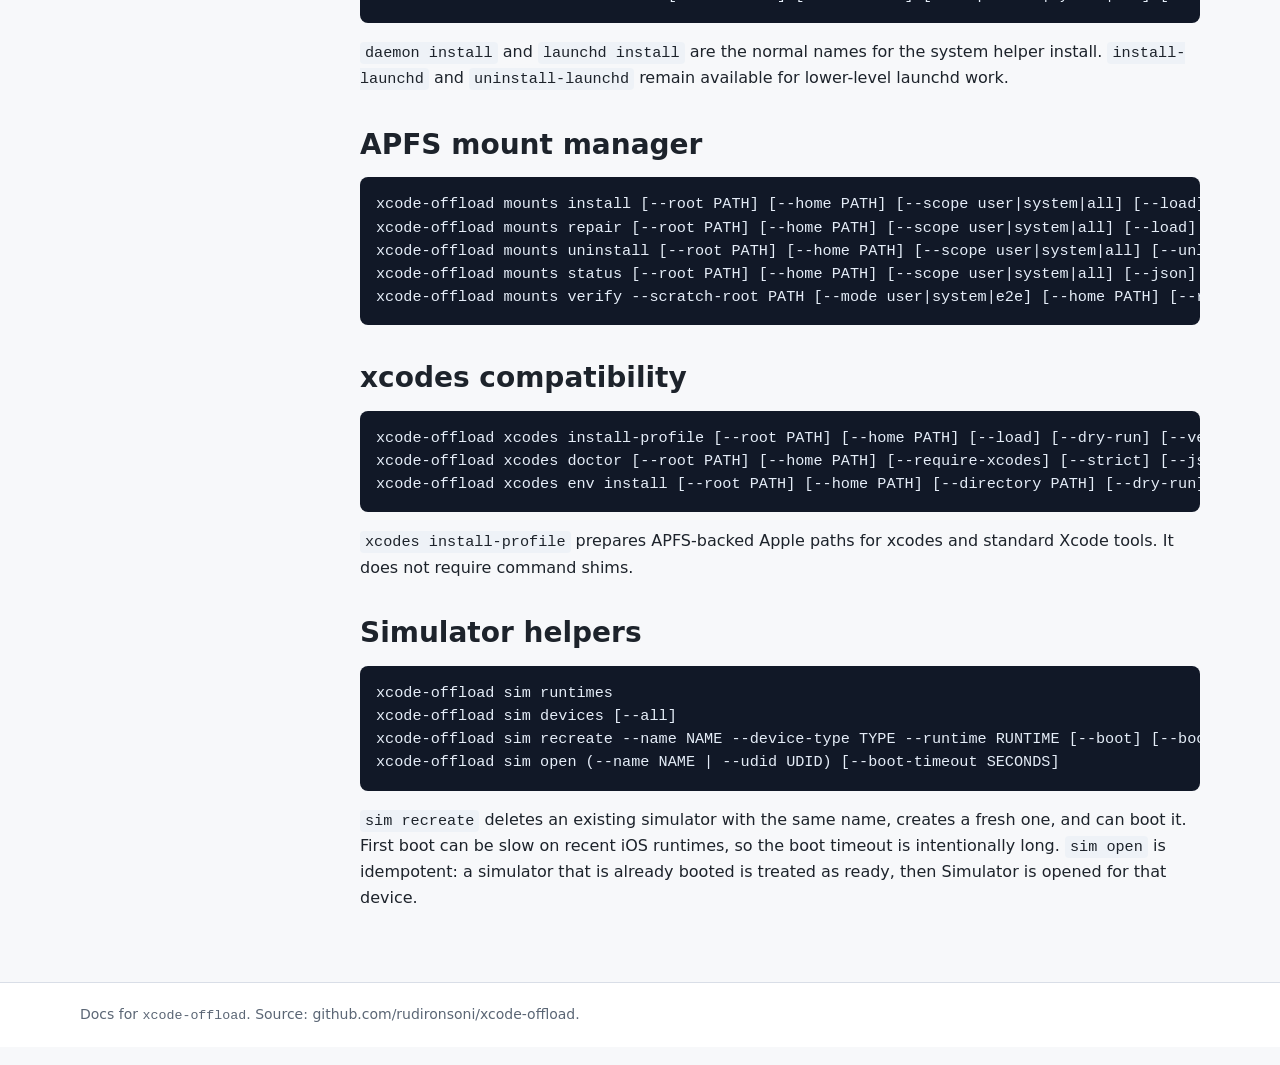
==== commit c79f828d: "fix: make mount logs readable" ====
--- a/docs/commands.html
+++ b/docs/commands.html
@@ -53,50 +53,50 @@
         </p>
 
         <h2>Repair</h2>
-        <pre><code>xcode-offload repair [--root PATH] [--home PATH] [--tool-path PATH] [--shim-dir PATH] [--scope user|system|all] [--install-shims] [--load] [--dry-run]</code></pre>
+        <pre><code>xcode-offload repair [--root PATH] [--home PATH] [--shim-dir PATH] [--scope user|system|all] [--install-shims] [--load] [--dry-run] [--verbose]</code></pre>
         <p>
           <code>repair</code> creates the storage root if needed, mounts the device and cache stores, installs launchd jobs, and can install shims.
         </p>
 
         <h2>Initialize storage</h2>
-        <pre><code>xcode-offload init [--root PATH] [--dry-run] [--no-create-images]</code></pre>
+        <pre><code>xcode-offload init [--root PATH] [--dry-run] [--no-create-images] [--verbose]</code></pre>
         <p>
           <code>init</code> creates the directory layout and sparsebundles. Use <code>--no-create-images</code> when you only want the directory layout.
         </p>
 
         <h2>Mount legacy stores</h2>
-        <pre><code>xcode-offload mount devices|caches [--root PATH] [--dry-run]
-xcode-offload unmount devices|caches [--root PATH] [--dry-run]</code></pre>
+        <pre><code>xcode-offload mount devices|caches [--root PATH] [--dry-run] [--verbose]
+xcode-offload unmount devices|caches [--root PATH] [--dry-run] [--verbose]</code></pre>
         <p>
           These commands manage the device and cache sparsebundles used by the repair flow.
         </p>
 
         <h2>Install shims</h2>
-        <pre><code>xcode-offload install-shims [--root PATH] [--shim-dir PATH] [--tool-path PATH] [--dry-run]</code></pre>
+        <pre><code>xcode-offload install-shims [--root PATH] [--shim-dir PATH] [--dry-run] [--verbose]</code></pre>
         <p>
           Shims wrap <code>xcrun</code>, <code>simctl</code>, and <code>xcodebuild</code> for explicit flag routing. They are optional when APFS mount mode is active.
         </p>
 
         <h2>Launchd</h2>
-        <pre><code>xcode-offload daemon install [--root PATH] [--home PATH] [--tool-path PATH] [--no-load] [--dry-run]
-xcode-offload launchd install [--root PATH] [--home PATH] [--tool-path PATH] [--no-load] [--dry-run]
-xcode-offload install-launchd [--root PATH] [--home PATH] [--tool-path PATH] [--scope user|system|all] [--load] [--dry-run]
-xcode-offload uninstall-launchd [--root PATH] [--home PATH] [--scope user|system|all] [--unload] [--dry-run]</code></pre>
+        <pre><code>xcode-offload daemon install [--root PATH] [--home PATH] [--no-load] [--dry-run] [--verbose]
+xcode-offload launchd install [--root PATH] [--home PATH] [--no-load] [--dry-run] [--verbose]
+xcode-offload install-launchd [--root PATH] [--home PATH] [--scope user|system|all] [--load] [--dry-run] [--verbose]
+xcode-offload uninstall-launchd [--root PATH] [--home PATH] [--scope user|system|all] [--unload] [--dry-run] [--verbose]</code></pre>
         <p>
           <code>daemon install</code> and <code>launchd install</code> are the normal names for the system helper install. <code>install-launchd</code> and <code>uninstall-launchd</code> remain available for lower-level launchd work.
         </p>
 
         <h2>APFS mount manager</h2>
-        <pre><code>xcode-offload mounts install [--root PATH] [--home PATH] [--tool-path PATH] [--scope user|system|all] [--load] [--dry-run]
-xcode-offload mounts repair [--root PATH] [--home PATH] [--tool-path PATH] [--scope user|system|all] [--load] [--dry-run]
-xcode-offload mounts uninstall [--root PATH] [--home PATH] [--scope user|system|all] [--unload] [--dry-run]
-xcode-offload mounts status [--root PATH] [--home PATH] [--scope user|system|all] [--json]
-xcode-offload mounts verify --scratch-root PATH [--mode user|system|e2e] [--home PATH] [--tool-path PATH] [--runtime ID] [--device-type ID] [--keep-artifacts] [--allow-system] [--allow-sim-delete]</code></pre>
+        <pre><code>xcode-offload mounts install [--root PATH] [--home PATH] [--scope user|system|all] [--load] [--dry-run] [--verbose]
+xcode-offload mounts repair [--root PATH] [--home PATH] [--scope user|system|all] [--load] [--dry-run] [--verbose]
+xcode-offload mounts uninstall [--root PATH] [--home PATH] [--scope user|system|all] [--unload] [--dry-run] [--verbose]
+xcode-offload mounts status [--root PATH] [--home PATH] [--scope user|system|all] [--json] [--verbose]
+xcode-offload mounts verify --scratch-root PATH [--mode user|system|e2e] [--home PATH] [--runtime ID] [--device-type ID] [--keep-artifacts] [--allow-system] [--allow-sim-delete]</code></pre>
 
         <h2>xcodes compatibility</h2>
-        <pre><code>xcode-offload xcodes install-profile [--root PATH] [--home PATH] [--tool-path PATH] [--load] [--dry-run]
+        <pre><code>xcode-offload xcodes install-profile [--root PATH] [--home PATH] [--load] [--dry-run] [--verbose]
 xcode-offload xcodes doctor [--root PATH] [--home PATH] [--require-xcodes] [--strict] [--json]
-xcode-offload xcodes env install [--root PATH] [--home PATH] [--directory PATH] [--dry-run]</code></pre>
+xcode-offload xcodes env install [--root PATH] [--home PATH] [--directory PATH] [--dry-run] [--verbose]</code></pre>
         <p>
           <code>xcodes install-profile</code> prepares APFS-backed Apple paths for xcodes and standard Xcode tools. It does not require command shims.
         </p>
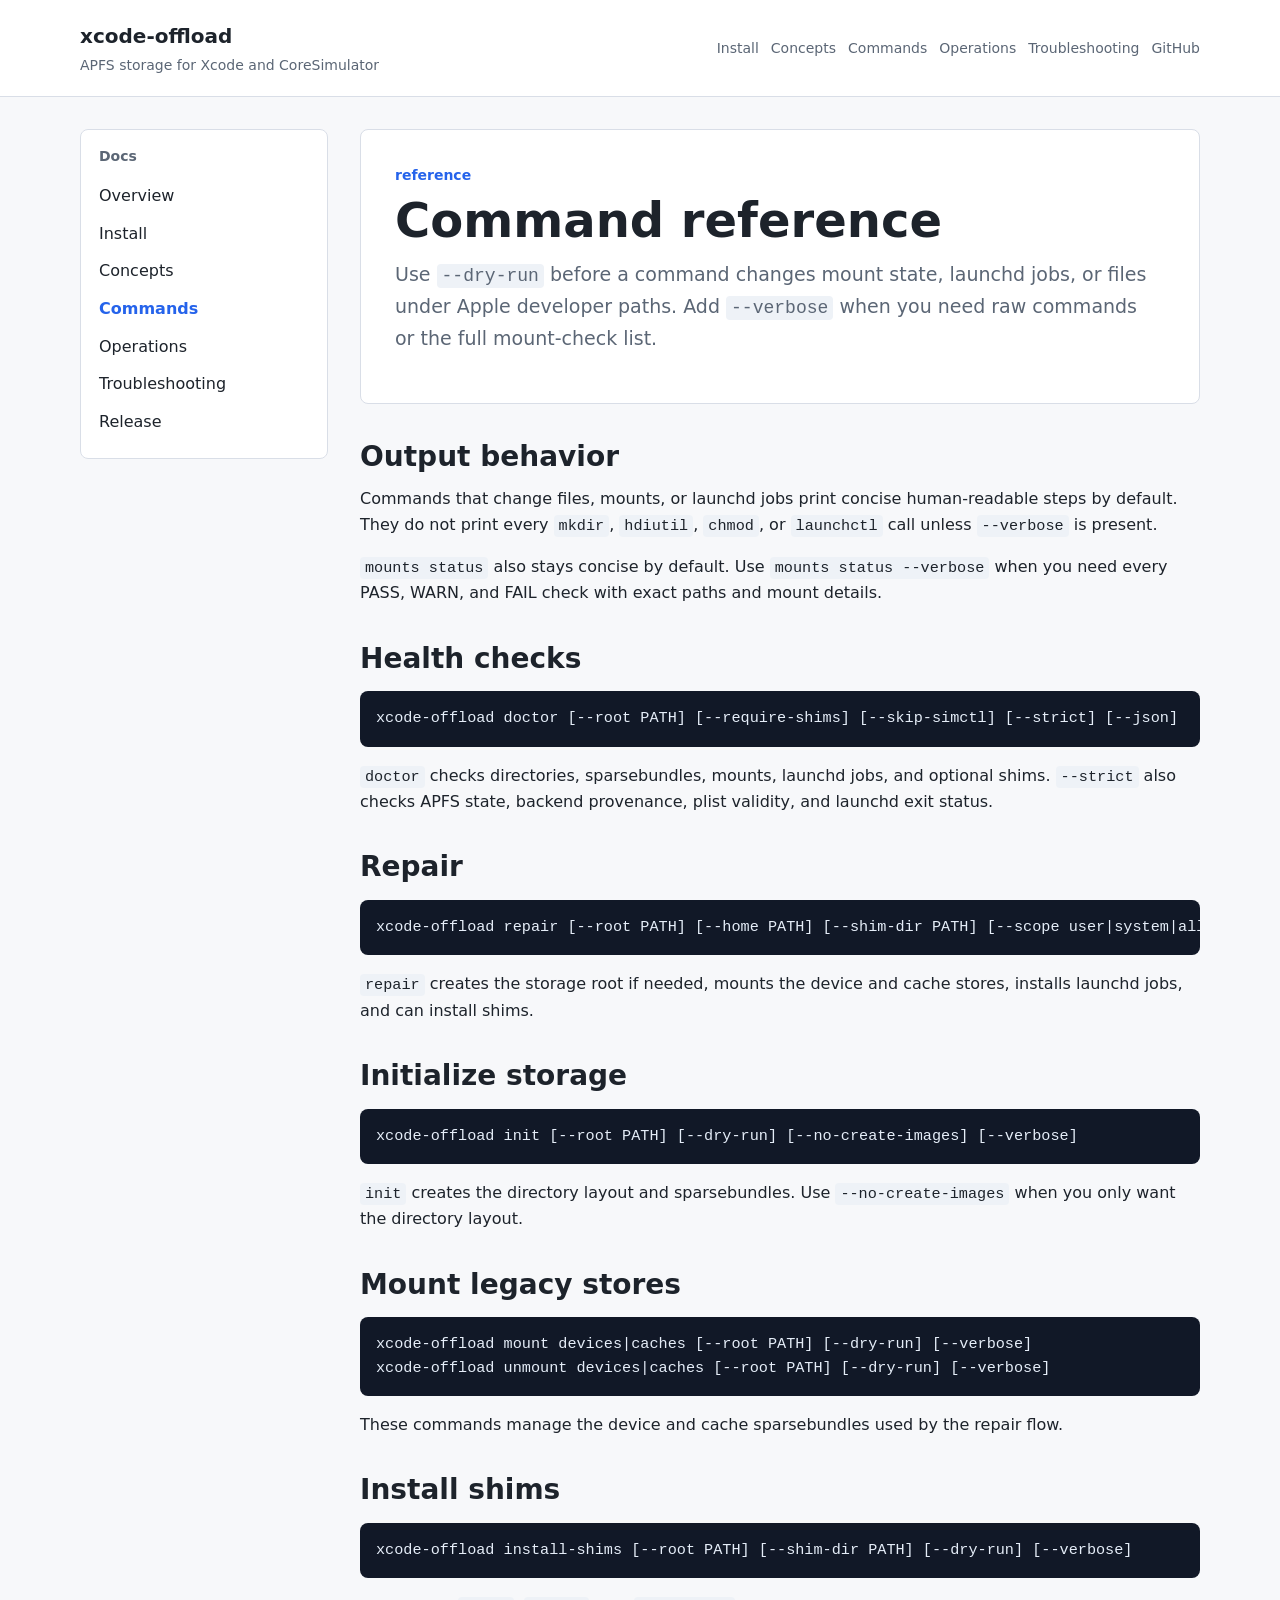
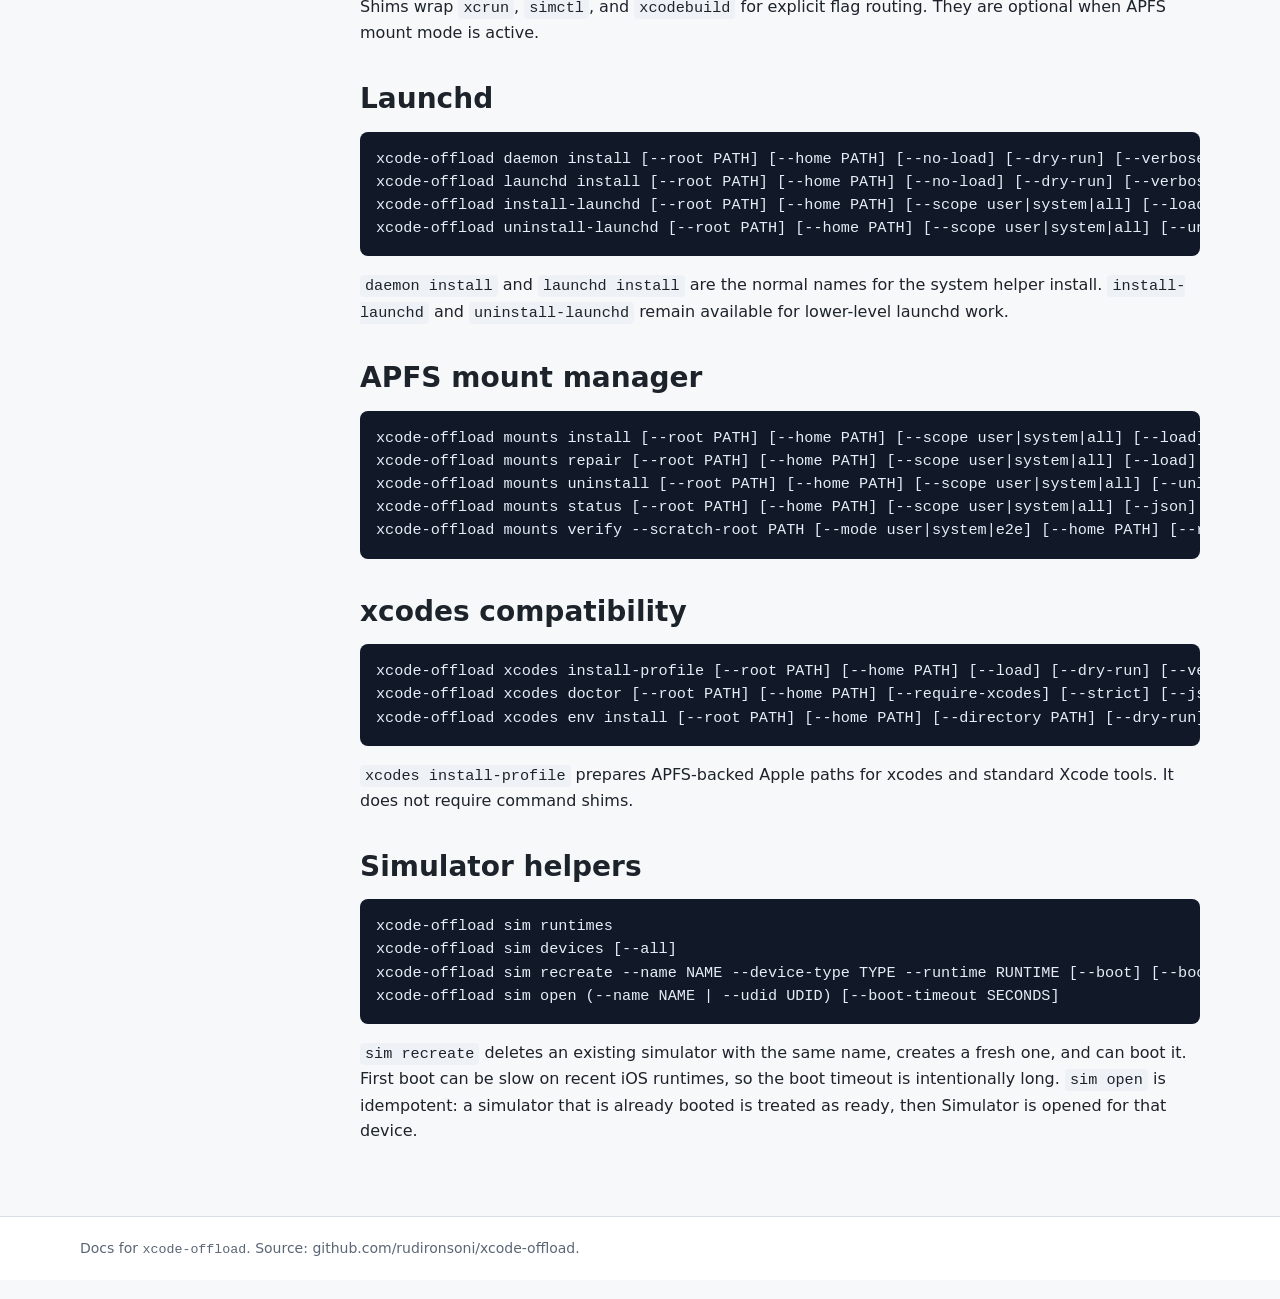
==== commit 8efbd0f3: "docs: document readable command output" ====
--- a/docs/commands.html
+++ b/docs/commands.html
@@ -42,9 +42,17 @@
           <p class="eyebrow">reference</p>
           <h1>Command reference</h1>
           <p class="lead">
-            Use <code>--dry-run</code> before a command changes mount state, launchd jobs, or files under Apple developer paths.
+            Use <code>--dry-run</code> before a command changes mount state, launchd jobs, or files under Apple developer paths. Add <code>--verbose</code> when you need raw commands or the full mount-check list.
           </p>
         </div>
+
+        <h2>Output behavior</h2>
+        <p>
+          Commands that change files, mounts, or launchd jobs print concise human-readable steps by default. They do not print every <code>mkdir</code>, <code>hdiutil</code>, <code>chmod</code>, or <code>launchctl</code> call unless <code>--verbose</code> is present.
+        </p>
+        <p>
+          <code>mounts status</code> also stays concise by default. Use <code>mounts status --verbose</code> when you need every PASS, WARN, and FAIL check with exact paths and mount details.
+        </p>
 
         <h2>Health checks</h2>
         <pre><code>xcode-offload doctor [--root PATH] [--require-shims] [--skip-simctl] [--strict] [--json]</code></pre>
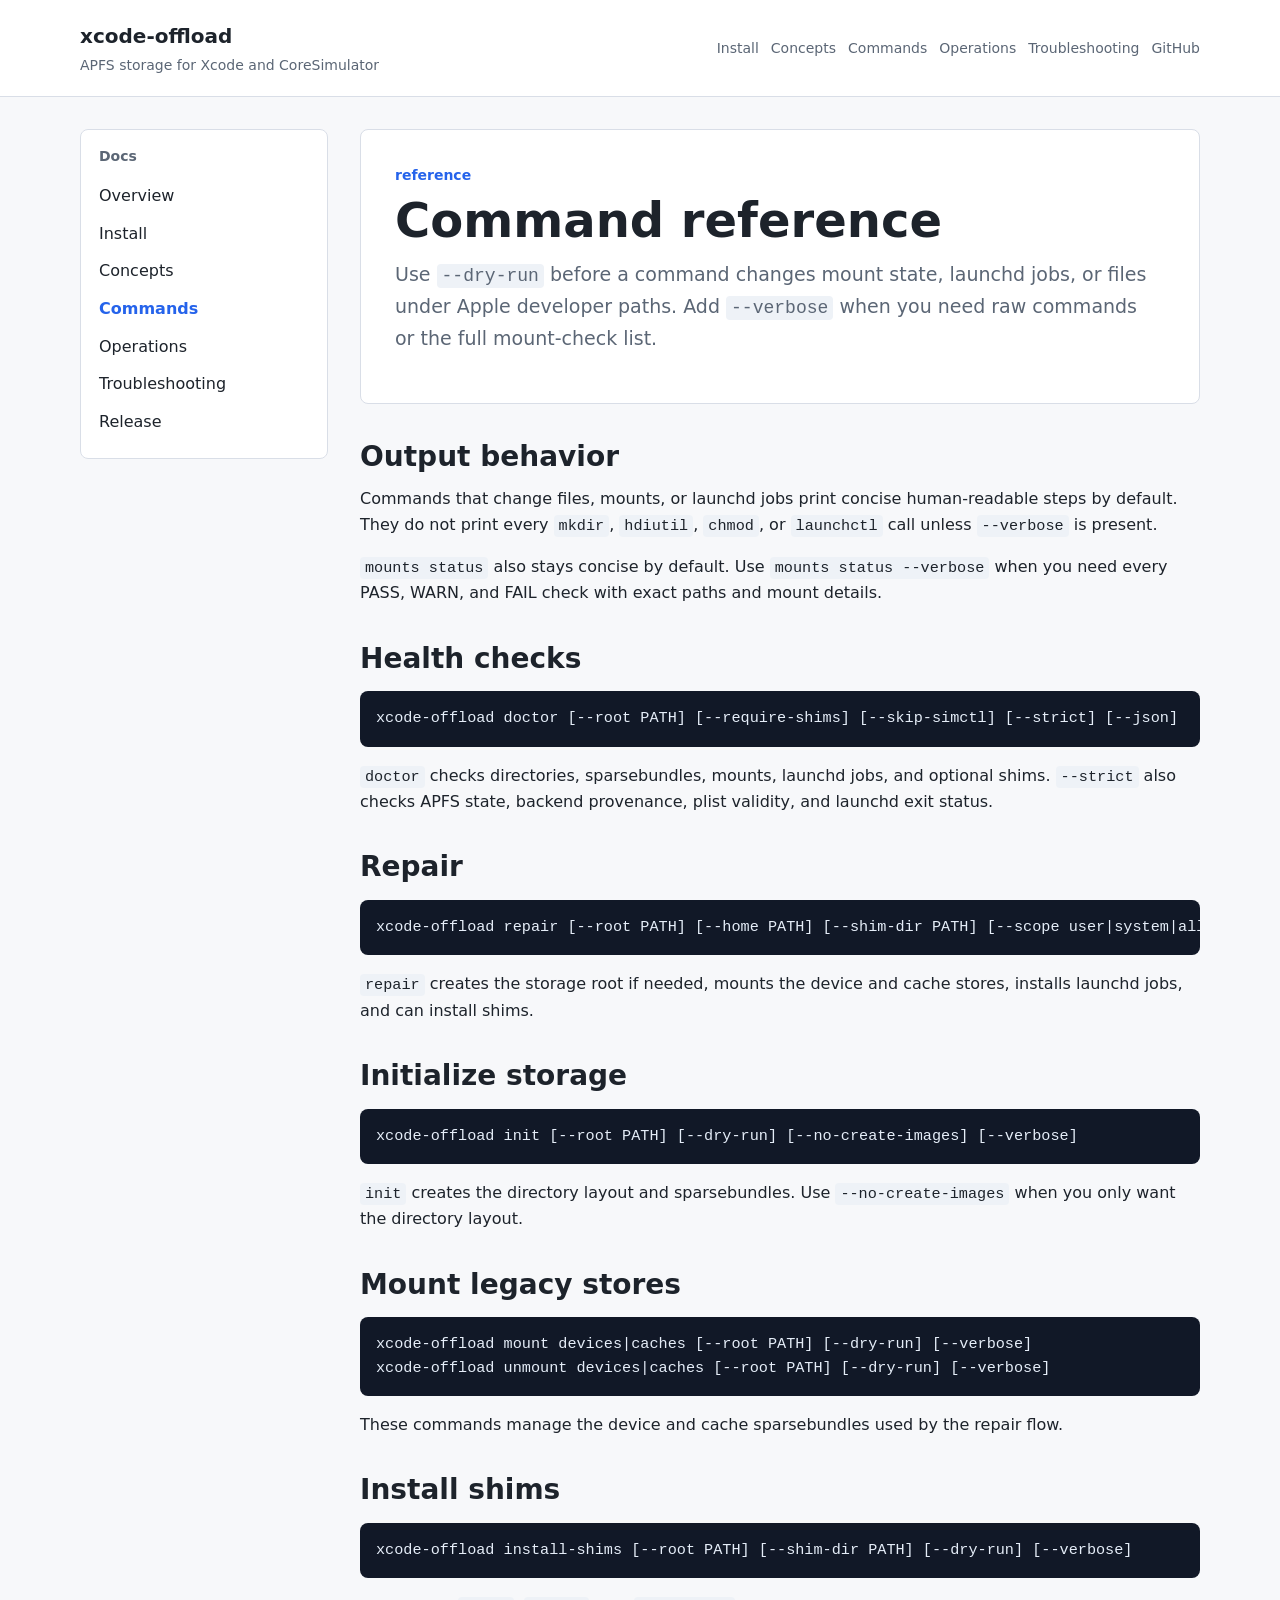
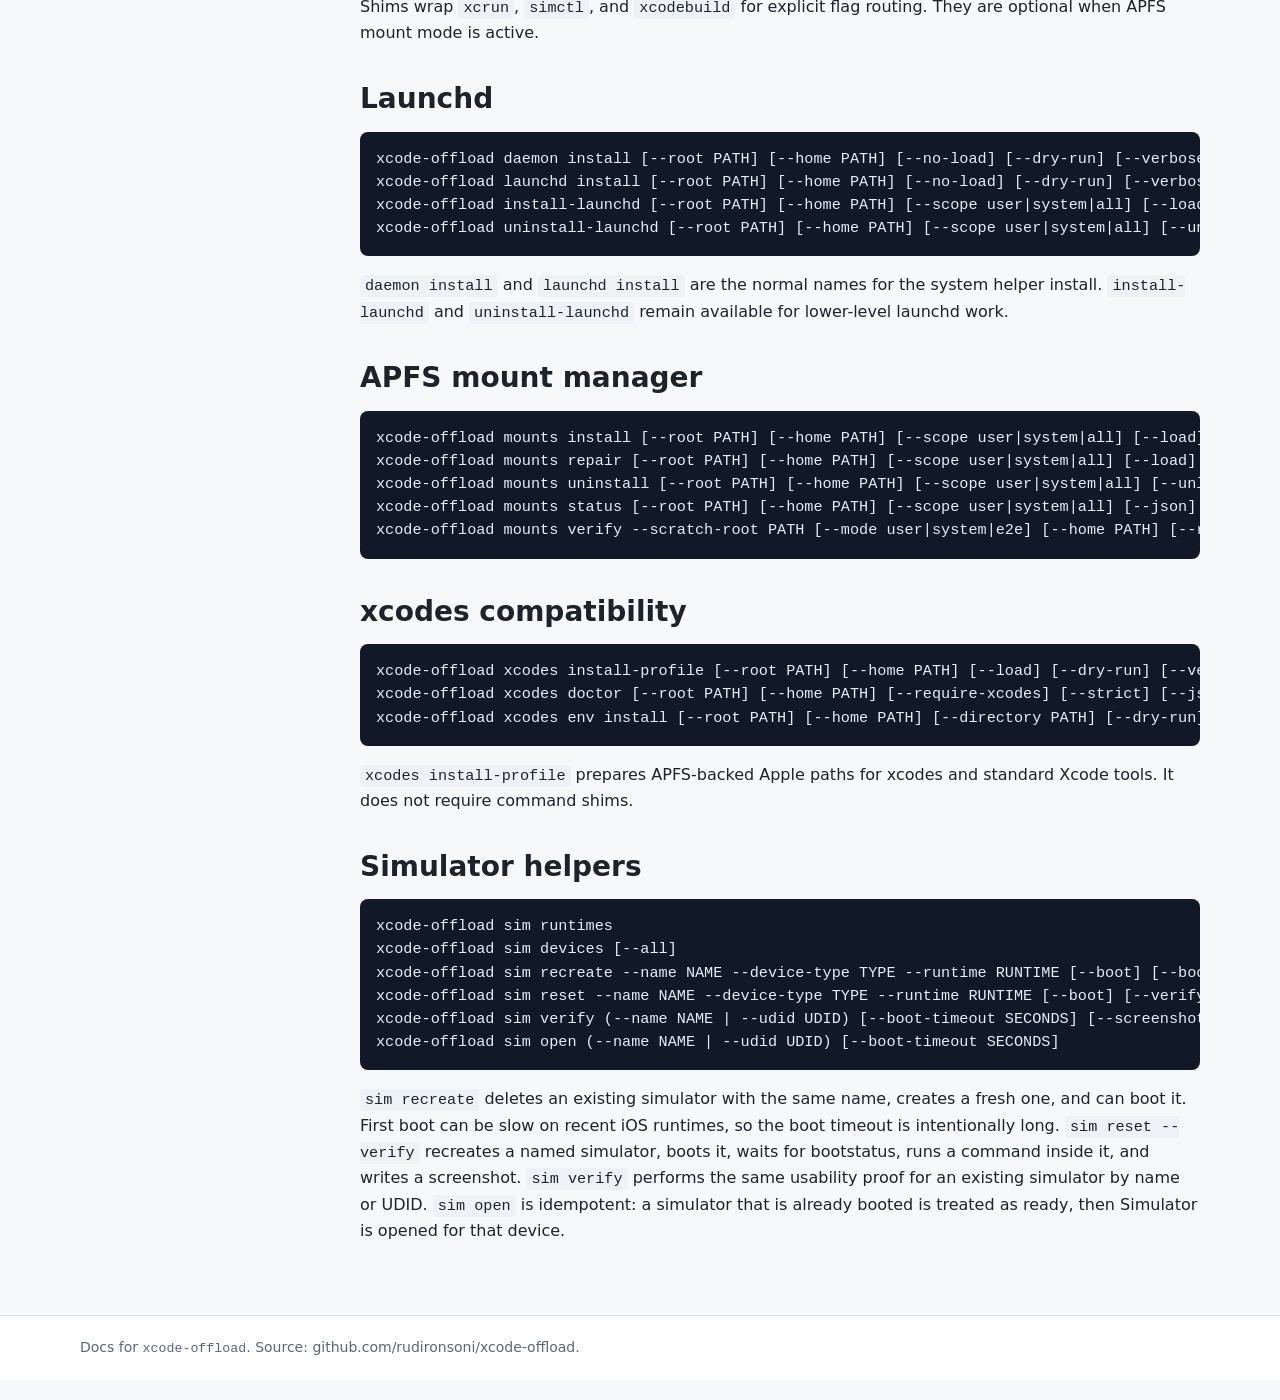
==== commit d919a158: "fix: verify simulator usability on external storage" ====
--- a/docs/commands.html
+++ b/docs/commands.html
@@ -113,9 +113,13 @@
         <pre><code>xcode-offload sim runtimes
 xcode-offload sim devices [--all]
 xcode-offload sim recreate --name NAME --device-type TYPE --runtime RUNTIME [--boot] [--boot-timeout SECONDS]
+xcode-offload sim reset --name NAME --device-type TYPE --runtime RUNTIME [--boot] [--verify] [--boot-timeout SECONDS] [--screenshot PATH]
+xcode-offload sim verify (--name NAME | --udid UDID) [--boot-timeout SECONDS] [--screenshot PATH]
 xcode-offload sim open (--name NAME | --udid UDID) [--boot-timeout SECONDS]</code></pre>
         <p>
           <code>sim recreate</code> deletes an existing simulator with the same name, creates a fresh one, and can boot it. First boot can be slow on recent iOS runtimes, so the boot timeout is intentionally long.
+          <code>sim reset --verify</code> recreates a named simulator, boots it, waits for bootstatus, runs a command inside it, and writes a screenshot.
+          <code>sim verify</code> performs the same usability proof for an existing simulator by name or UDID.
           <code>sim open</code> is idempotent: a simulator that is already booted is treated as ready, then Simulator is opened for that device.
         </p>
       </section>
